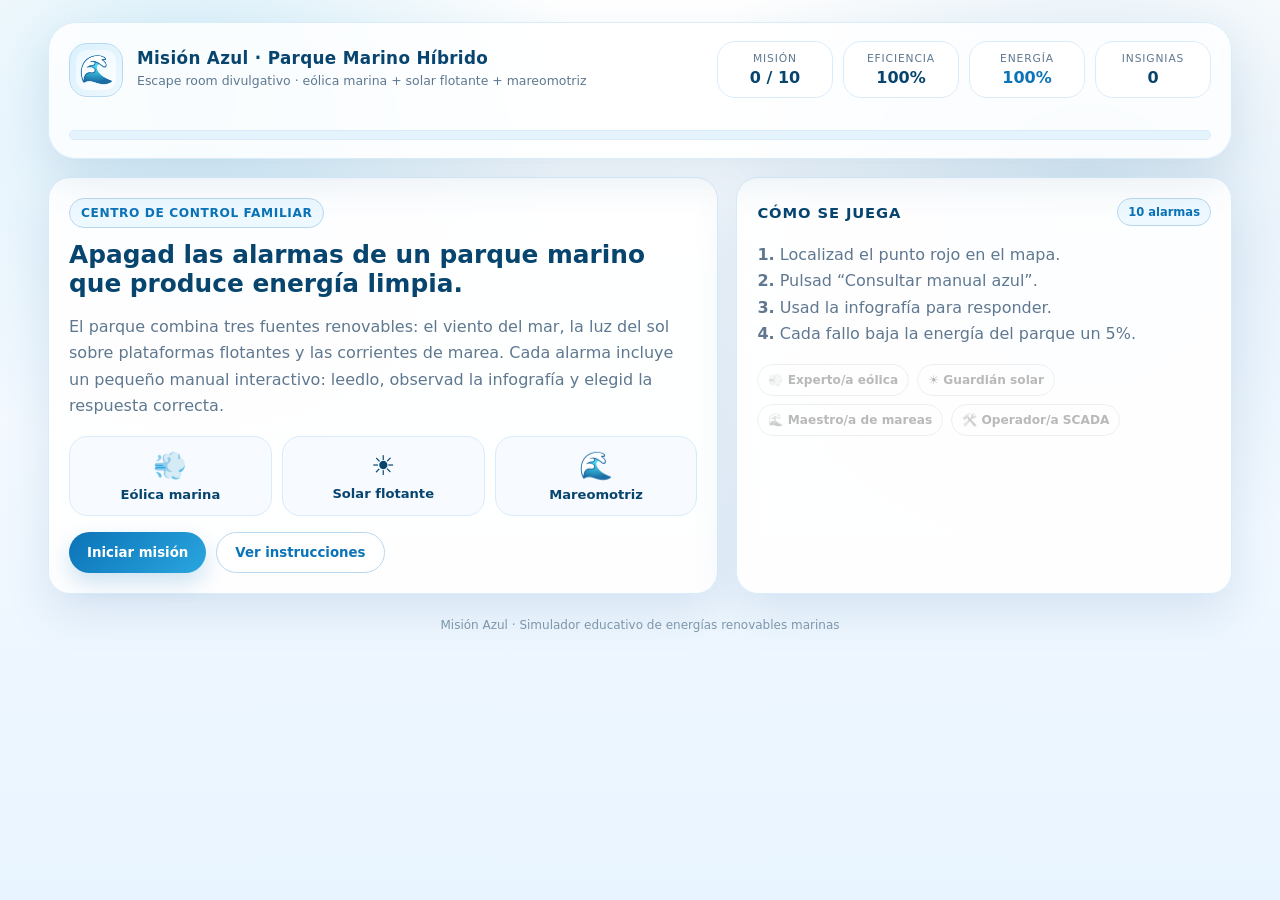
==== index.html @ 2e57b384 "v1" ====
<!DOCTYPE html>
<html lang="es">
<head>
<meta charset="UTF-8">
<meta name="viewport" content="width=device-width, initial-scale=1.0">
<title>Misión Azul · Escape Room Parque Marino Híbrido</title>
<style>
:root{
  --bg:#f4f9ff;
  --bg2:#e8f4ff;
  --panel:#ffffff;
  --panel2:#f7fbff;
  --ink:#12344d;
  --muted:#5f7890;
  --line:#b8d8ef;
  --line2:#d9ecfb;
  --blue:#0b73b7;
  --blue2:#2aa6df;
  --deep:#07456f;
  --ok:#1f9d66;
  --warn:#f59e0b;
  --bad:#e05252;
  --shadow:0 18px 45px rgba(35,102,150,.13);
  --radius:22px;
  --font:Inter, ui-sans-serif, system-ui, -apple-system, BlinkMacSystemFont, "Segoe UI", sans-serif;
}
*{box-sizing:border-box}
html,body{margin:0;padding:0}
body{
  min-height:100vh;
  background:
    radial-gradient(circle at 15% 10%, rgba(42,166,223,.18), transparent 28%),
    radial-gradient(circle at 85% 20%, rgba(11,115,183,.12), transparent 30%),
    linear-gradient(180deg, #ffffff 0%, var(--bg) 42%, var(--bg2) 100%);
  color:var(--ink);
  font-family:var(--font);
}
button,input{font-family:inherit}
.wrap{max-width:1220px;margin:0 auto;padding:22px 18px 70px}
.topbar{
  display:flex;justify-content:space-between;align-items:center;gap:18px;flex-wrap:wrap;
  background:rgba(255,255,255,.82);backdrop-filter: blur(10px);
  border:1px solid var(--line2);border-radius:28px;padding:18px 20px;box-shadow:var(--shadow)
}
.brand{display:flex;gap:14px;align-items:center}
.logo{
  width:54px;height:54px;border-radius:18px;background:linear-gradient(135deg,#e8f7ff,#fff);
  display:grid;place-items:center;border:1px solid var(--line);font-size:28px;box-shadow:inset 0 0 0 6px rgba(42,166,223,.08)
}
.brand h1{font-size:1.05rem;margin:0;color:var(--deep);letter-spacing:.02em}
.brand p{font-size:.78rem;margin:3px 0 0;color:var(--muted)}
.stats{display:flex;gap:10px;flex-wrap:wrap}
.stat{background:var(--panel);border:1px solid var(--line2);border-radius:18px;padding:10px 14px;min-width:116px;text-align:center}
.stat .lbl{display:block;color:var(--muted);font-size:.67rem;text-transform:uppercase;letter-spacing:.08em;margin-bottom:3px}
.stat .val{font-weight:800;color:var(--deep)}
.stat .val.warn{color:var(--blue)}
.progressbar{width:100%;height:10px;background:#e5f3fd;border-radius:999px;overflow:hidden;margin-top:14px;border:1px solid var(--line2)}
.progressbar span{display:block;height:100%;width:0%;background:linear-gradient(90deg,var(--blue),var(--blue2));border-radius:999px;transition:width .45s ease}
.panel{background:rgba(255,255,255,.94);border:1px solid var(--line2);border-radius:var(--radius);box-shadow:var(--shadow);padding:20px}
.intro{margin-top:18px;display:grid;grid-template-columns:1fr;gap:18px}
@media(min-width:900px){.intro{grid-template-columns:1.15fr .85fr}}
.kicker{display:inline-flex;gap:7px;align-items:center;color:var(--blue);background:#edf8ff;border:1px solid var(--line);border-radius:999px;padding:7px 11px;font-size:.76rem;font-weight:800;text-transform:uppercase;letter-spacing:.05em}
h2{margin:13px 0 10px;color:var(--deep);font-size:1.55rem;line-height:1.15}
p{line-height:1.65;color:var(--muted)}
.btn{border:0;border-radius:999px;background:linear-gradient(135deg,var(--blue),var(--blue2));color:white;font-weight:800;padding:12px 18px;cursor:pointer;box-shadow:0 10px 22px rgba(11,115,183,.2)}
.btn:hover{filter:brightness(1.04);transform:translateY(-1px)}
.btn.ghost{background:white;color:var(--blue);border:1px solid var(--line);box-shadow:none}
.btn.soft{background:#edf8ff;color:var(--deep);border:1px solid var(--line);box-shadow:none}
.actions{display:flex;gap:10px;flex-wrap:wrap;margin-top:16px}
.mini-cards{display:grid;grid-template-columns:repeat(3,1fr);gap:10px;margin-top:14px}
.mini{background:var(--panel2);border:1px solid var(--line2);border-radius:18px;padding:13px;text-align:center;color:var(--deep);font-weight:800;font-size:.82rem}
.mini span{display:block;font-size:1.7rem;margin-bottom:5px}
.game{display:grid;grid-template-columns:1fr;gap:18px;margin-top:18px}
@media(min-width:980px){.game{grid-template-columns:1.25fr .95fr}}
.panel-title{display:flex;align-items:center;justify-content:space-between;gap:10px;margin-bottom:12px}
.panel-title h3{margin:0;color:var(--deep);font-size:.92rem;text-transform:uppercase;letter-spacing:.06em}.badge{font-size:.72rem;color:var(--blue);background:#edf8ff;border:1px solid var(--line);border-radius:999px;padding:6px 10px;font-weight:800}
#mapPanel svg{width:100%;height:auto;display:block;background:linear-gradient(#fbfdff,#eef8ff);border:1px solid var(--line2);border-radius:20px;overflow:hidden}
.sea-line{stroke:#cfe8f9;stroke-width:1;fill:none}.coast{fill:#fff;stroke:#b7d8ef;stroke-width:2}.cable{stroke:#8fc5e8;stroke-width:2;fill:none;stroke-dasharray:5 6}.node text{font-size:12px;fill:#59768f;font-weight:700}.node .ring{fill:#fff;stroke:#98cfee;stroke-width:3}.node .icon{font-size:25px}.node.active .ring{stroke:var(--bad);animation:pulse 1.3s infinite}.node.active text{fill:var(--bad)}.node.done .ring{stroke:var(--ok);fill:#effff7}.node.done text{fill:var(--ok)}@keyframes pulse{0%{stroke-width:3;opacity:1}50%{stroke-width:9;opacity:.35}100%{stroke-width:3;opacity:1}}
.incident-head{border-bottom:1px solid var(--line2);padding-bottom:13px;margin-bottom:14px}.phase{display:inline-block;font-size:.72rem;color:var(--blue);background:#edf8ff;border:1px solid var(--line);padding:6px 10px;border-radius:999px;font-weight:800;margin-bottom:9px}.incident-head h2{font-size:1.18rem;margin:0 0 8px}.scenario{margin:0;color:var(--muted);font-size:.91rem}
.learn-toggle{width:100%;display:flex;justify-content:space-between;align-items:center;gap:12px;background:#f1f9ff;border:1px solid var(--line);border-radius:18px;padding:13px 15px;color:var(--deep);font-weight:900;cursor:pointer;margin:12px 0}.learn-toggle span:last-child{font-size:1.2rem}.learn-card{display:none;background:linear-gradient(180deg,#ffffff,#f4fbff);border:1px solid var(--line2);border-radius:20px;padding:15px;margin-bottom:14px}.learn-card.show{display:block;animation:open .22s ease}@keyframes open{from{opacity:0;transform:translateY(-4px)}to{opacity:1;transform:translateY(0)}}.learn-grid{display:grid;grid-template-columns:1fr;gap:12px}@media(min-width:620px){.learn-grid{grid-template-columns:.88fr 1.12fr}}.learn-card h4{margin:0 0 8px;color:var(--blue);font-size:.96rem}.learn-card p{font-size:.86rem;margin:0 0 10px}.fact{background:#edf8ff;border-left:4px solid var(--blue2);border-radius:14px;padding:10px 12px;font-size:.82rem;color:var(--deep);line-height:1.5}.info-svg{background:white;border:1px solid var(--line2);border-radius:18px;padding:8px}.info-svg svg{width:100%;height:auto;display:block}.options{display:grid;gap:9px;margin-top:12px}.opt{text-align:left;background:white;border:1px solid var(--line);border-radius:17px;padding:13px 14px;color:var(--ink);cursor:pointer;font-size:.9rem;line-height:1.42}.opt:hover{border-color:var(--blue2);background:#f6fbff}.opt .letter{display:inline-grid;place-items:center;width:26px;height:26px;border-radius:50%;background:#edf8ff;color:var(--blue);font-weight:900;margin-right:8px}.opt.right{border-color:var(--ok);background:#f1fff8}.opt.wrong{border-color:var(--bad);background:#fff5f5}.opt:disabled{cursor:default;opacity:.83}.feedback{display:none;margin-top:12px;border-radius:17px;padding:13px;line-height:1.55;font-size:.86rem}.feedback.show{display:block}.feedback.ok{background:#f1fff8;border:1px solid #aee4ca;color:#17633f}.feedback.err{background:#fff8ed;border:1px solid #f4cf95;color:#7a4c0a}.hint{display:none;margin-top:10px;color:var(--deep);background:#f8fcff;border:1px dashed var(--line);border-radius:16px;padding:11px;font-size:.82rem}.hint.show{display:block}.log-list{display:grid;gap:8px;max-height:260px;overflow:auto}.log-entry{background:#f7fbff;border:1px solid var(--line2);border-radius:14px;padding:9px 11px;font-size:.78rem;color:var(--muted);line-height:1.4}.empty{color:#91a6b8;font-size:.86rem}.badges{display:flex;gap:8px;flex-wrap:wrap;margin-top:13px}.award{background:#fff;border:1px solid var(--line);border-radius:999px;padding:8px 10px;color:var(--deep);font-weight:800;font-size:.76rem}.award.locked{opacity:.35;filter:grayscale(1)}.finale{margin-top:18px}.final-grid{display:grid;grid-template-columns:1fr;gap:14px}@media(min-width:850px){.final-grid{grid-template-columns:1fr 1fr}}.final-card{background:#f7fbff;border:1px solid var(--line2);border-radius:18px;padding:16px}.final-card h3{margin:0 0 7px;color:var(--deep)}.code{font-size:2rem;font-weight:950;color:var(--blue);letter-spacing:.12em;background:white;border:1px solid var(--line);border-radius:18px;padding:14px;text-align:center}.hidden{display:none!important}footer{text-align:center;margin-top:24px;color:#7d96aa;font-size:.75rem}
.wave{animation:wave 2.2s linear infinite}.spin{transform-origin:center;animation:spin 3s linear infinite}.sunray{animation:glow 1.8s ease-in-out infinite alternate}.boat{animation:boat 3s ease-in-out infinite}@keyframes wave{from{transform:translateX(0)}to{transform:translateX(-24px)}}@keyframes spin{to{transform:rotate(360deg)}}@keyframes glow{from{opacity:.35}to{opacity:1}}@keyframes boat{0%,100%{transform:translateY(0)}50%{transform:translateY(-5px)}}
@media(max-width:620px){.mini-cards{grid-template-columns:1fr}.stat{min-width:0;flex:1}.brand h1{font-size:.95rem}.logo{width:48px;height:48px}.panel{padding:16px}}
</style>
</head>
<body>
<div class="wrap">
  <div class="topbar">
    <div class="brand"><div class="logo">🌊</div><div><h1>Misión Azul · Parque Marino Híbrido</h1><p>Escape room divulgativo · eólica marina + solar flotante + mareomotriz</p></div></div>
    <div class="stats">
      <div class="stat"><span class="lbl">Misión</span><span class="val" id="statMission">0 / 10</span></div>
      <div class="stat"><span class="lbl">Eficiencia</span><span class="val" id="statEff">100%</span></div>
      <div class="stat"><span class="lbl">Energía</span><span class="val warn" id="statEnergy">100%</span></div>
      <div class="stat"><span class="lbl">Insignias</span><span class="val" id="statBadges">0</span></div>
    </div>
    <div class="progressbar"><span id="progressFill"></span></div>
  </div>

  <section class="intro" id="intro">
    <div class="panel">
      <span class="kicker">Centro de control familiar</span>
      <h2>Apagad las alarmas de un parque marino que produce energía limpia.</h2>
      <p>El parque combina tres fuentes renovables: el viento del mar, la luz del sol sobre plataformas flotantes y las corrientes de marea. Cada alarma incluye un pequeño manual interactivo: leedlo, observad la infografía y elegid la respuesta correcta.</p>
      <div class="mini-cards"><div class="mini"><span>💨</span>Eólica marina</div><div class="mini"><span>☀️</span>Solar flotante</div><div class="mini"><span>🌊</span>Mareomotriz</div></div>
      <div class="actions"><button class="btn" id="startBtn">Iniciar misión</button><button class="btn ghost" id="demoBtn">Ver instrucciones</button></div>
    </div>
    <div class="panel">
      <div class="panel-title"><h3>Cómo se juega</h3><span class="badge">10 alarmas</span></div>
      <p><strong>1.</strong> Localizad el punto rojo en el mapa.<br><strong>2.</strong> Pulsad “Consultar manual azul”.<br><strong>3.</strong> Usad la infografía para responder.<br><strong>4.</strong> Cada fallo baja la energía del parque un 5%.</p>
      <div class="badges"><span class="award locked">💨 Experto/a eólica</span><span class="award locked">☀️ Guardián solar</span><span class="award locked">🌊 Maestro/a de mareas</span><span class="award locked">🛠️ Operador/a SCADA</span></div>
    </div>
  </section>

  <section class="game hidden" id="game">
    <div class="panel" id="mapPanel">
      <div class="panel-title"><h3>Mapa del parque</h3><span class="badge" id="mapBadge">Sistema en espera</span></div>
      <svg viewBox="0 0 900 560" role="img" aria-label="Mapa del parque marino híbrido">
        <path class="coast" d="M0,0 H180 C145,95 178,160 150,245 C127,315 165,402 145,560 H0 Z"/>
        <path class="sea-line wave" d="M210 80 q18 14 36 0 t36 0 t36 0 t36 0 t36 0 t36 0 t36 0 t36 0 t36 0 t36 0"/>
        <path class="sea-line wave" d="M240 480 q18 14 36 0 t36 0 t36 0 t36 0 t36 0 t36 0 t36 0 t36 0 t36 0"/>
        <path class="cable" d="M445,280 L180,280 L125,145"/><path class="cable" d="M445,280 L290,120"/><path class="cable" d="M445,280 L640,115"/><path class="cable" d="M445,280 L710,220"/><path class="cable" d="M445,280 L310,440"/><path class="cable" d="M445,280 L650,415"/><path class="cable" d="M445,280 L125,395"/>
        <g class="node" id="node-CTRL" transform="translate(445,280)"><circle class="ring" r="28"/><text class="icon" x="-14" y="9">📡</text><text x="35" y="5">CONTROL</text></g>
        <g class="node" id="node-PUERTO" transform="translate(125,145)"><circle class="ring" r="27"/><text class="icon" x="-13" y="8">🚢</text><text x="35" y="-2">PUERTO</text><text x="35" y="13">BASE</text></g>
        <g class="node" id="node-SOLAR1" transform="translate(290,120)"><circle class="ring" r="27"/><text class="icon" x="-13" y="8">☀️</text><text x="35" y="4">FPV-01</text></g>
        <g class="node" id="node-EOL1" transform="translate(640,115)"><circle class="ring" r="27"/><text class="icon" x="-13" y="8">💨</text><text x="35" y="4">WTG-03</text></g>
        <g class="node" id="node-EOL2" transform="translate(710,220)"><circle class="ring" r="27"/><text class="icon" x="-13" y="8">⚙️</text><text x="35" y="4">WTG-07</text></g>
        <g class="node" id="node-MAREA" transform="translate(310,440)"><circle class="ring" r="27"/><text class="icon" x="-13" y="8">🌊</text><text x="35" y="4">TM-01</text></g>
        <g class="node" id="node-ANCLA" transform="translate(650,415)"><circle class="ring" r="27"/><text class="icon" x="-13" y="8">⚓</text><text x="35" y="4">ANCLAJES</text></g>
        <g class="node" id="node-RECICLA" transform="translate(125,395)"><circle class="ring" r="27"/><text class="icon" x="-13" y="8">♻️</text><text x="35" y="4">RECICLAJE</text></g>
      </svg>
    </div>

    <div>
      <div class="panel" id="incidentPanel"></div>
      <div class="panel" style="margin-top:18px">
        <div class="panel-title"><h3>Registro de misión</h3><span class="badge">SCADA</span></div>
        <div class="log-list" id="logList"><p class="empty">Todavía no hay alarmas resueltas.</p></div>
      </div>
    </div>
  </section>

  <section class="panel finale hidden" id="finale">
    <span class="kicker">Informe final</span>
    <h2>Parque estabilizado</h2>
    <div class="final-grid"><div class="final-card"><h3>Resultado</h3><p id="finalText"></p></div><div class="final-card"><h3>Código final</h3><div class="code">AZUL-2035</div><p>Este código puede abrir una caja física, un formulario o una última prueba del escape room.</p></div></div>
    <div class="badges" id="finalBadges"></div>
    <div class="actions"><button class="btn" id="restartBtn">Reiniciar misión</button></div>
  </section>

  <footer>Misión Azul · Simulador educativo de energías renovables marinas</footer>
</div>

<script>
(function(){
'use strict';
const incidents=[
{node:'PUERTO',tag:'Logística marina',badge:'🛠️ Operador/a SCADA',title:'Alarma 01 · Puerto base bloqueado',scenario:'Un buque con piezas gigantes del parque está esperando para entrar al puerto. Antes de descargar, el equipo debe comprobar si el puerto puede recibirlo con seguridad.',question:'¿Qué dos cosas son más importantes para decidir si un puerto sirve como base del parque?',options:['Que tenga playa cerca y restaurantes','Calado suficiente y muelle resistente','Que esté cerca de una ciudad grande','Que el agua sea muy transparente'],correct:1,learnTitle:'Los puertos son la puerta de entrada del parque',learn:'Los aerogeneradores, plataformas solares y turbinas de marea son piezas enormes. Para moverlas, el puerto necesita suficiente profundidad para los barcos y muelles capaces de soportar mucho peso.',fact:'Dato azul: algunas palas de aerogenerador pueden medir más que un campo de fútbol.',svg:'port'},
{node:'SOLAR1',tag:'Solar flotante',badge:'☀️ Guardián solar',title:'Alarma 02 · Paneles solares con poca energía',scenario:'La plataforma solar flotante FPV-01 está produciendo menos energía de lo normal, aunque hace sol.',question:'¿Qué puede estar reduciendo poco a poco la producción?',options:['Sal, algas y suciedad sobre los paneles','Demasiado silencio en el mar','Que la Luna esté lejos','Que el agua esté azul'],correct:0,learnTitle:'La solar flotante también necesita limpieza',learn:'Los paneles solares convierten la luz en electricidad. En el mar, la sal, las algas y otros organismos pueden cubrir la superficie y dejar pasar menos luz.',fact:'Dato azul: limpiar los paneles puede recuperar parte de la energía perdida.',svg:'solar'},
{node:'EOL1',tag:'Eólica marina',badge:'💨 Experto/a eólica',title:'Alarma 03 · Instalación de aerogenerador',scenario:'Hay que colocar la torre, la góndola y las palas en el mar. El equipo necesita una embarcación muy estable.',question:'¿Qué barco ayuda a instalar aerogeneradores elevándose sobre el agua?',options:['Un crucero turístico','Un WTIV o buque jack-up','Una canoa','Un submarino de paseo'],correct:1,learnTitle:'Barcos que se levantan sobre el mar',learn:'Los buques WTIV tienen patas que bajan hasta el fondo marino. Después elevan el casco para trabajar sin moverse tanto con las olas.',fact:'Dato azul: trabajar estable es clave para levantar piezas de cientos de toneladas.',svg:'wtiv'},
{node:'CTRL',tag:'Centro de control',badge:'🛠️ Operador/a SCADA',title:'Alarma 04 · Mal tiempo en la ruta',scenario:'La operación se retrasa porque hay demasiado oleaje y viento. El centro de control debe decidir cuándo salir.',question:'¿Qué datos ayudan a elegir una ventana segura de trabajo?',options:['Oleaje, viento y marea','El color del barco','El número de gaviotas','La música de la tripulación'],correct:0,learnTitle:'Ventanas operativas',learn:'Una ventana operativa es un periodo en el que el mar permite trabajar con seguridad. Para calcularla se miran olas, viento, corrientes y mareas.',fact:'Dato azul: esperar al buen tiempo puede parecer lento, pero evita accidentes.',svg:'weather'},
{node:'EOL2',tag:'Eólica marina',badge:'💨 Experto/a eólica',title:'Alarma 05 · Turbina con viento pero sin electricidad',scenario:'El sensor indica viento suficiente, pero el aerogenerador WTG-07 produce 0 kW.',question:'Si hay viento pero no hay electricidad, ¿dónde estará probablemente el problema?',options:['En la luz del sol','En una avería interna o conexión eléctrica','En que la marea está baja','En que el mapa es pequeño'],correct:1,learnTitle:'Del viento a la electricidad',learn:'El viento mueve las palas. Ese giro pasa al generador, que produce electricidad. Si hay viento pero no hay producción, puede fallar el generador, la conexión o un sistema interno.',fact:'Dato azul: los sensores ayudan a saber si falla el recurso natural o la máquina.',svg:'wind'},
{node:'MAREA',tag:'Mareomotriz',badge:'🌊 Maestro/a de mareas',title:'Alarma 06 · Mantenimiento en turbina de marea',scenario:'Hay que revisar una turbina instalada en una zona con corrientes fuertes.',question:'¿Cuándo es más seguro hacer el mantenimiento?',options:['Cuando la corriente es máxima','En corriente mínima o cambio de marea','Durante una tormenta','Siempre de noche'],correct:1,learnTitle:'La fuerza de las mareas',learn:'La energía mareomotriz aprovecha el movimiento del agua. Para producir interesa que la corriente sea fuerte, pero para revisar equipos conviene que el agua se mueva poco.',fact:'Dato azul: el mejor momento para producir no siempre es el mejor momento para reparar.',svg:'tide'},
{node:'ANCLA',tag:'Anclajes marinos',badge:'🛠️ Operador/a SCADA',title:'Alarma 07 · Plataforma flotante desplazada',scenario:'Una plataforma solar se ha movido ligeramente de su zona segura tras varios días de temporal.',question:'¿Qué sistema ayuda a mantener una plataforma flotante en su posición?',options:['Anclajes y líneas de fondeo','Sombrillas gigantes','Globos de helio','Redes de pesca decorativas'],correct:0,learnTitle:'Fondeos: los cinturones de seguridad del mar',learn:'Las plataformas flotantes no están pegadas al fondo. Se mantienen en posición mediante anclajes y líneas de fondeo que las sujetan al lecho marino.',fact:'Dato azul: un buen fondeo debe resistir olas, viento y corrientes.',svg:'anchor'},
{node:'SOLAR1',tag:'Hibridación energética',badge:'☀️ Guardián solar',title:'Alarma 08 · Noche sin producción solar',scenario:'El sol se ha puesto y la zona solar deja de producir, pero el parque no se apaga.',question:'¿Por qué un parque híbrido puede seguir aportando energía?',options:['Porque combina varias fuentes, como viento y marea','Porque los paneles funcionan con estrellas','Porque la pintura azul produce electricidad','Porque los cables guardan luz'],correct:0,learnTitle:'Por qué combinar tecnologías',learn:'Un parque híbrido usa varias fuentes renovables. Si una produce menos, otra puede seguir funcionando. Por eso combinar solar, eólica y mareomotriz puede hacer el sistema más estable.',fact:'Dato azul: diversificar es no depender de una sola fuente.',svg:'hybrid'},
{node:'CTRL',tag:'Biodiversidad marina',badge:'🌊 Maestro/a de mareas',title:'Alarma 09 · Aviso de fauna marina',scenario:'El sistema detecta presencia de fauna cerca de una zona de trabajo. Hay que actuar sin dañar el ecosistema.',question:'¿Qué decisión es más responsable?',options:['Parar o reducir la operación y revisar la zona','Ignorar el aviso','Aumentar la velocidad de los barcos','Apagar todos los sensores'],correct:0,learnTitle:'Energía limpia también significa cuidar el entorno',learn:'Los parques marinos deben producir energía reduciendo impactos. Por eso se usan sensores, rutas seguras, estudios ambientales y paradas temporales si aparece fauna sensible.',fact:'Dato azul: una buena ingeniería también protege el océano.',svg:'fauna'},
{node:'RECICLA',tag:'Fin de vida',badge:'♻️ Guardián del ciclo',title:'Alarma 10 · Fin de vida del parque',scenario:'Después de muchos años, toca desmontar parte del parque y recuperar materiales.',question:'¿Qué componente suele ser más difícil de reciclar?',options:['El acero de una estructura','El cobre de los cables','Las palas de material compuesto','Los tornillos metálicos'],correct:2,learnTitle:'El reto de reciclar las palas',learn:'Muchos metales, como acero y cobre, se reciclan muy bien. Las palas de aerogenerador están hechas de materiales compuestos, más ligeros pero más difíciles de separar y reciclar.',fact:'Dato azul: diseñar pensando en el reciclaje ayuda desde el primer día.',svg:'recycle'}
];
let current=0, wrong=0, firstTry=0, energy=100; const earned=new Set();
const $=id=>document.getElementById(id);
function svg(type){
const base={
port:`<svg viewBox="0 0 320 170"><rect x="22" y="98" width="128" height="28" rx="8" fill="#eaf7ff" stroke="#8fc5e8"/><path class="boat" d="M175 92 h92 l-18 34 h-55 z" fill="#dff2ff" stroke="#0b73b7" stroke-width="3"/><path d="M178 126 q18 12 36 0 t36 0 t36 0" fill="none" stroke="#2aa6df" stroke-width="4"/><text x="32" y="116" fill="#07456f" font-size="18" font-weight="800">MUELLE</text><text x="170" y="50" fill="#0b73b7" font-size="16" font-weight="800">calado + resistencia</text></svg>`,
solar:`<svg viewBox="0 0 320 170"><circle cx="58" cy="44" r="24" fill="#ffd166"/><g class="sunray" stroke="#ffd166" stroke-width="4"><line x1="58" y1="7" x2="58" y2="0"/><line x1="58" y1="88" x2="58" y2="78"/><line x1="22" y1="44" x2="10" y2="44"/><line x1="106" y1="44" x2="94" y2="44"/></g><rect x="105" y="72" width="150" height="52" rx="8" fill="#eaf7ff" stroke="#0b73b7" stroke-width="3"/><path d="M105 98 h150 M135 72 v52 M165 72 v52 M195 72 v52 M225 72 v52" stroke="#8fc5e8" stroke-width="2"/><text x="116" y="151" fill="#07456f" font-size="15" font-weight="800">sal + algas = menos luz</text></svg>`,
wtiv:`<svg viewBox="0 0 320 170"><path d="M70 104 h155 l-22 28 h-105 z" fill="#eaf7ff" stroke="#0b73b7" stroke-width="3"/><g class="boat"><line x1="100" y1="28" x2="100" y2="138" stroke="#0b73b7" stroke-width="5"/><line x1="190" y1="28" x2="190" y2="138" stroke="#0b73b7" stroke-width="5"/></g><path d="M40 138 q20 12 40 0 t40 0 t40 0 t40 0 t40 0" fill="none" stroke="#2aa6df" stroke-width="4"/><text x="90" y="22" fill="#07456f" font-size="16" font-weight="800">WTIV: barco estable</text></svg>`,
weather:`<svg viewBox="0 0 320 170"><path d="M30 112 q20 12 40 0 t40 0 t40 0 t40 0 t40 0" fill="none" stroke="#2aa6df" stroke-width="5"/><g class="spin"><circle cx="230" cy="70" r="5" fill="#0b73b7"/><line x1="230" y1="70" x2="230" y2="35" stroke="#0b73b7" stroke-width="4"/><line x1="230" y1="70" x2="260" y2="88" stroke="#0b73b7" stroke-width="4"/><line x1="230" y1="70" x2="200" y2="88" stroke="#0b73b7" stroke-width="4"/></g><text x="28" y="44" fill="#07456f" font-size="15" font-weight="800">olas + viento + marea</text></svg>`,
wind:`<svg viewBox="0 0 320 170"><g class="spin"><circle cx="160" cy="72" r="7" fill="#0b73b7"/><line x1="160" y1="72" x2="160" y2="28" stroke="#0b73b7" stroke-width="5"/><line x1="160" y1="72" x2="198" y2="94" stroke="#0b73b7" stroke-width="5"/><line x1="160" y1="72" x2="122" y2="94" stroke="#0b73b7" stroke-width="5"/></g><line x1="160" y1="78" x2="160" y2="145" stroke="#8fc5e8" stroke-width="8"/><text x="62" y="160" fill="#07456f" font-size="15" font-weight="800">viento → giro → generador</text></svg>`,
tide:`<svg viewBox="0 0 320 170"><path class="wave" d="M18 82 q18 14 36 0 t36 0 t36 0 t36 0 t36 0 t36 0" fill="none" stroke="#2aa6df" stroke-width="6"/><g class="spin"><circle cx="160" cy="90" r="28" fill="none" stroke="#0b73b7" stroke-width="4"/><line x1="160" y1="90" x2="160" y2="63" stroke="#0b73b7" stroke-width="4"/><line x1="160" y1="90" x2="184" y2="104" stroke="#0b73b7" stroke-width="4"/><line x1="160" y1="90" x2="136" y2="104" stroke="#0b73b7" stroke-width="4"/></g><text x="51" y="148" fill="#07456f" font-size="15" font-weight="800">corriente mínima = reparar</text></svg>`,
anchor:`<svg viewBox="0 0 320 170"><rect x="92" y="42" width="130" height="42" rx="10" fill="#eaf7ff" stroke="#0b73b7" stroke-width="3"/><line x1="130" y1="84" x2="95" y2="135" stroke="#8fc5e8" stroke-width="4"/><line x1="190" y1="84" x2="225" y2="135" stroke="#8fc5e8" stroke-width="4"/><path d="M80 140 h55 M205 140 h55" stroke="#0b73b7" stroke-width="6" stroke-linecap="round"/><text x="83" y="24" fill="#07456f" font-size="15" font-weight="800">fondeo mantiene posición</text></svg>`,
hybrid:`<svg viewBox="0 0 320 170"><text x="45" y="76" font-size="36">☀️</text><text x="142" y="76" font-size="36">💨</text><text x="236" y="76" font-size="36">🌊</text><path d="M68 98 L160 130 L252 98" fill="none" stroke="#0b73b7" stroke-width="4"/><text x="74" y="154" fill="#07456f" font-size="15" font-weight="800">varias fuentes = más estabilidad</text></svg>`,
fauna:`<svg viewBox="0 0 320 170"><path class="wave" d="M20 124 q20 12 40 0 t40 0 t40 0 t40 0 t40 0" fill="none" stroke="#2aa6df" stroke-width="5"/><path d="M118 70 q42 -30 86 0 q-44 34 -86 0z" fill="#eaf7ff" stroke="#0b73b7" stroke-width="3"/><circle cx="190" cy="67" r="4" fill="#0b73b7"/><text x="64" y="35" fill="#07456f" font-size="15" font-weight="800">sensores protegen fauna</text></svg>`,
recycle:`<svg viewBox="0 0 320 170"><text x="44" y="90" font-size="42">♻️</text><path d="M140 96 h105" stroke="#0b73b7" stroke-width="5" stroke-linecap="round"/><path d="M210 96 l-20 -34 l58 34 l-58 34z" fill="#eaf7ff" stroke="#0b73b7" stroke-width="3"/><text x="52" y="145" fill="#07456f" font-size="15" font-weight="800">palas = material compuesto</text></svg>`
}; return base[type]||base.hybrid;}
function render(){if(current>=incidents.length)return finish(); const inc=incidents[current]; wrong=0; document.querySelectorAll('.node').forEach(n=>n.classList.remove('active')); $('node-'+inc.node).classList.add('active'); $('mapBadge').textContent=inc.tag; $('incidentPanel').innerHTML=`<div class="incident-head"><span class="phase">${inc.tag}</span><h2>${inc.title}</h2><p class="scenario">${inc.scenario}</p></div><button class="learn-toggle" id="learnBtn"><span>📘 Consultar manual azul</span><span>+</span></button><div class="learn-card" id="learnCard"><div class="learn-grid"><div><h4>${inc.learnTitle}</h4><p>${inc.learn}</p><div class="fact">${inc.fact}</div></div><div class="info-svg">${svg(inc.svg)}</div></div></div><h3 style="margin:10px 0 0;color:var(--deep);font-size:.95rem">${inc.question}</h3><div class="options" id="options"></div><div id="feedback" class="feedback"></div><div class="actions"><button class="btn soft" id="hintBtn">Pista</button></div><div id="hint" class="hint">La respuesta está en el manual azul y en la infografía.</div>`;
$('learnBtn').onclick=()=>{$('learnCard').classList.toggle('show'); $('learnBtn').querySelector('span:last-child').textContent=$('learnCard').classList.contains('show')?'−':'+'}; $('hintBtn').onclick=()=>$('hint').classList.add('show'); const opts=$('options'), letters=['A','B','C','D']; inc.options.forEach((op,i)=>{let b=document.createElement('button'); b.className='opt'; b.innerHTML=`<span class="letter">${letters[i]}</span>${op}`; b.onclick=()=>answer(i,b); opts.appendChild(b);}); updateHud();}
function answer(i,b){const inc=incidents[current], fb=$('feedback'); if(i===inc.correct){b.classList.add('right'); [...$('options').children].forEach(x=>x.disabled=true); if(wrong===0)firstTry++; earned.add(inc.badge); $('node-'+inc.node).classList.remove('active'); $('node-'+inc.node).classList.add('done'); fb.className='feedback show ok'; fb.innerHTML='<strong>Alarma apagada.</strong> '+inc.learn; log(`${inc.title} resuelta`); setTimeout(()=>{current++; render();},1550);}else{b.classList.add('wrong'); b.disabled=true; wrong++; energy=Math.max(0,energy-5); fb.className='feedback show err'; fb.textContent='Esa decisión no apaga la alarma. La energía del parque baja un 5%. Revisa el manual azul y vuelve a intentarlo.'; updateHud();}}
function updateHud(){ $('statMission').textContent=`${Math.min(current,incidents.length)} / ${incidents.length}`; $('statEff').textContent=`${current===0?100:Math.round(firstTry/current*100)}%`; $('statEnergy').textContent=energy+'%'; $('statBadges').textContent=earned.size; $('progressFill').style.width=(current/incidents.length*100)+'%';}
function log(t){const list=$('logList'); if(list.querySelector('.empty'))list.innerHTML=''; const div=document.createElement('div'); div.className='log-entry'; div.textContent='✅ '+t; list.prepend(div);}
function finish(){updateHud(); $('game').classList.add('hidden'); $('finale').classList.remove('hidden'); $('progressFill').style.width='100%'; const eff=Math.round(firstTry/incidents.length*100); $('finalText').innerHTML=`Habéis completado las ${incidents.length} alarmas. Energía final del parque: <strong>${energy}%</strong>. Eficiencia al primer intento: <strong>${eff}%</strong>.`; $('finalBadges').innerHTML=[...earned].map(x=>`<span class="award">${x}</span>`).join('');}
$('startBtn').onclick=()=>{$('intro').classList.add('hidden'); $('game').classList.remove('hidden'); current=0; render();};
$('demoBtn').onclick=()=>alert('En cada alarma abre el manual azul, mira la infografía y responde. Las respuestas están dentro de la explicación.');
$('restartBtn').onclick=()=>{current=0;wrong=0;firstTry=0;energy=100;earned.clear();document.querySelectorAll('.node').forEach(n=>n.classList.remove('active','done'));$('logList').innerHTML='<p class="empty">Todavía no hay alarmas resueltas.</p>';$('finale').classList.add('hidden');$('intro').classList.remove('hidden');updateHud();}; updateHud();
})();
</script>
</body>
</html>
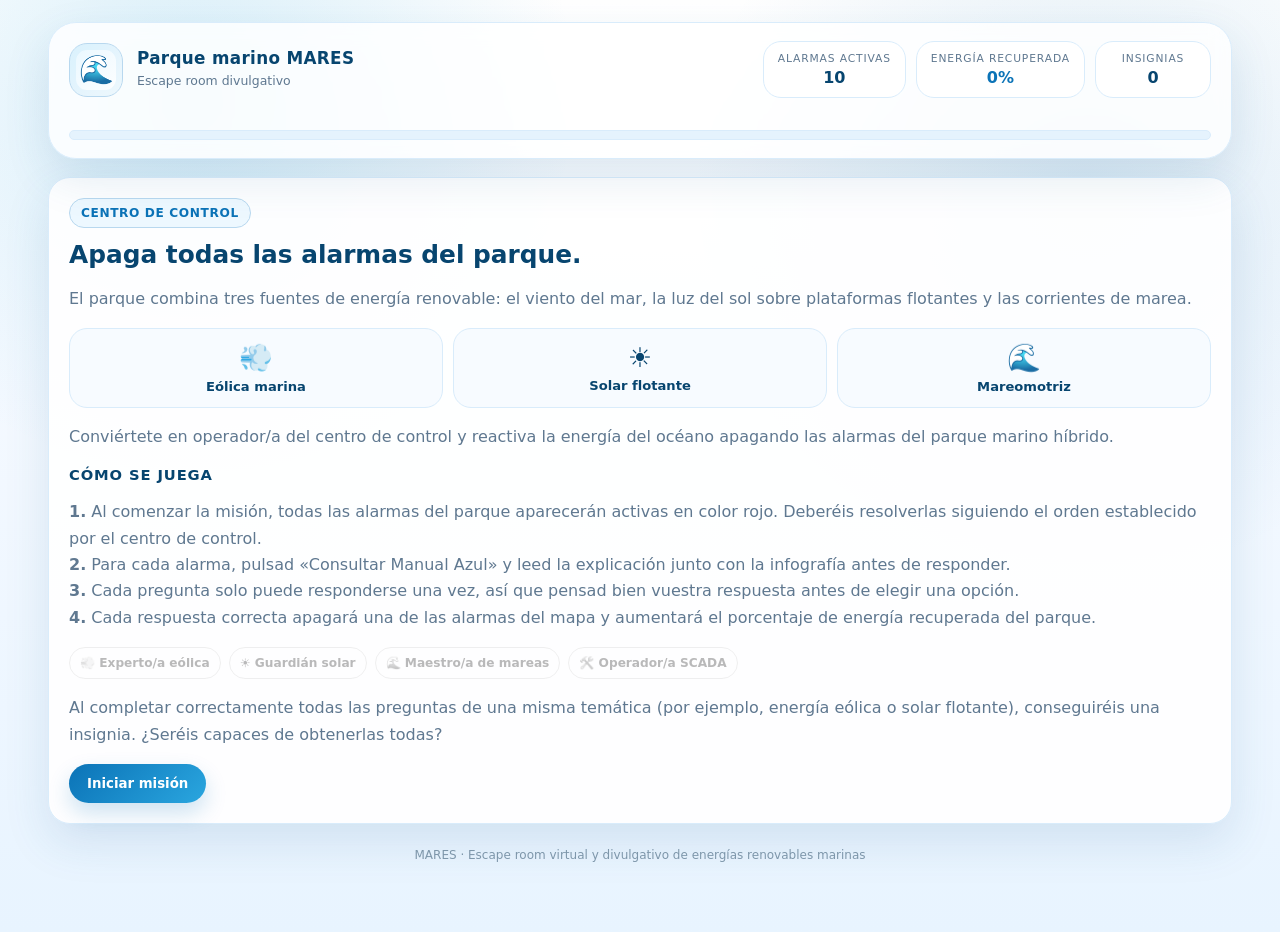
==== commit de0c8790: "v3" ====
--- a/index.html
+++ b/index.html
@@ -3,7 +3,7 @@
 <head>
 <meta charset="UTF-8">
 <meta name="viewport" content="width=device-width, initial-scale=1.0">
-<title>Misión Azul · Escape Room Parque Marino Híbrido</title>
+<title>Parque offshore MARES · Escape Room Energías Renovables Marinas</title>
 <style>
 :root{
   --bg:#f4f9ff;
@@ -58,7 +58,6 @@
 .progressbar span{display:block;height:100%;width:0%;background:linear-gradient(90deg,var(--blue),var(--blue2));border-radius:999px;transition:width .45s ease}
 .panel{background:rgba(255,255,255,.94);border:1px solid var(--line2);border-radius:var(--radius);box-shadow:var(--shadow);padding:20px}
 .intro{margin-top:18px;display:grid;grid-template-columns:1fr;gap:18px}
-@media(min-width:900px){.intro{grid-template-columns:1.15fr .85fr}}
 .kicker{display:inline-flex;gap:7px;align-items:center;color:var(--blue);background:#edf8ff;border:1px solid var(--line);border-radius:999px;padding:7px 11px;font-size:.76rem;font-weight:800;text-transform:uppercase;letter-spacing:.05em}
 h2{margin:13px 0 10px;color:var(--deep);font-size:1.55rem;line-height:1.15}
 p{line-height:1.65;color:var(--muted)}
@@ -85,11 +84,10 @@
 <body>
 <div class="wrap">
   <div class="topbar">
-    <div class="brand"><div class="logo">🌊</div><div><h1>Misión Azul · Parque Marino Híbrido</h1><p>Escape room divulgativo · eólica marina + solar flotante + mareomotriz</p></div></div>
+    <div class="brand"><div class="logo">🌊</div><div><h1>Parque marino MARES</h1><p>Escape room divulgativo</p></div></div>
     <div class="stats">
-      <div class="stat"><span class="lbl">Misión</span><span class="val" id="statMission">0 / 10</span></div>
-      <div class="stat"><span class="lbl">Eficiencia</span><span class="val" id="statEff">100%</span></div>
-      <div class="stat"><span class="lbl">Energía</span><span class="val warn" id="statEnergy">100%</span></div>
+      <div class="stat"><span class="lbl">Alarmas activas</span><span class="val" id="statMission">10</span></div>
+      <div class="stat"><span class="lbl">Energía recuperada</span><span class="val warn" id="statEnergy">0%</span></div>
       <div class="stat"><span class="lbl">Insignias</span><span class="val" id="statBadges">0</span></div>
     </div>
     <div class="progressbar"><span id="progressFill"></span></div>
@@ -97,17 +95,23 @@
 
   <section class="intro" id="intro">
     <div class="panel">
-      <span class="kicker">Centro de control familiar</span>
-      <h2>Apagad las alarmas de un parque marino que produce energía limpia.</h2>
-      <p>El parque combina tres fuentes renovables: el viento del mar, la luz del sol sobre plataformas flotantes y las corrientes de marea. Cada alarma incluye un pequeño manual interactivo: leedlo, observad la infografía y elegid la respuesta correcta.</p>
+      <span class="kicker">Centro de control</span>
+      <h2>Apaga todas las alarmas del parque.</h2>
+      <p>El parque combina tres fuentes de energía renovable: el viento del mar, la luz del sol sobre plataformas flotantes y las corrientes de marea.</p>
       <div class="mini-cards"><div class="mini"><span>💨</span>Eólica marina</div><div class="mini"><span>☀️</span>Solar flotante</div><div class="mini"><span>🌊</span>Mareomotriz</div></div>
-      <div class="actions"><button class="btn" id="startBtn">Iniciar misión</button><button class="btn ghost" id="demoBtn">Ver instrucciones</button></div>
-    </div>
-    <div class="panel">
+      <p>Conviértete en operador/a del centro de control y reactiva la energía del océano apagando las alarmas del parque marino híbrido.</p>
+      <div class="panel-title"><h3>Cómo se juega</h3></div>
+      <p><strong>1.</strong> Al comenzar la misión, todas las alarmas del parque aparecerán activas en color rojo. Deberéis resolverlas siguiendo el orden establecido por el centro de control.<br><strong>2.</strong> Para cada alarma, pulsad «Consultar Manual Azul» y leed la explicación junto con la infografía antes de responder.<br><strong>3.</strong> Cada pregunta solo puede responderse una vez, así que pensad bien vuestra respuesta antes de elegir una opción.
+      <br><strong>4.</strong> Cada respuesta correcta apagará una de las alarmas del mapa y aumentará el porcentaje de energía recuperada del parque.</p>
+      <div class="badges"><span class="award locked">💨 Experto/a eólica</span><span class="award locked">☀️ Guardián solar</span><span class="award locked">🌊 Maestro/a de mareas</span><span class="award locked">🛠️ Operador/a SCADA</span></div>
+      <p>Al completar correctamente todas las preguntas de una misma temática (por ejemplo, energía eólica o solar flotante), conseguiréis una insignia. ¿Seréis capaces de obtenerlas todas?</p>
+      <div class="actions"><button class="btn" id="startBtn">Iniciar misión</button><!--<button class="btn ghost" id="demoBtn">Ver instrucciones</button>--></div>
+    </div>
+    <!--<div class="panel">
       <div class="panel-title"><h3>Cómo se juega</h3><span class="badge">10 alarmas</span></div>
-      <p><strong>1.</strong> Localizad el punto rojo en el mapa.<br><strong>2.</strong> Pulsad “Consultar manual azul”.<br><strong>3.</strong> Usad la infografía para responder.<br><strong>4.</strong> Cada fallo baja la energía del parque un 5%.</p>
+      <p><strong>1.</strong> Al iniciar, todas las alarmas aparecerán activas en rojo.<br><strong>2.</strong> Pulsad “Consultar manual azul”.<br><strong>3.</strong> Usad la infografía para responder.<br><strong>4.</strong> Cada respuesta correcta apaga una alarma del mapa.</p>
       <div class="badges"><span class="award locked">💨 Experto/a eólica</span><span class="award locked">☀️ Guardián solar</span><span class="award locked">🌊 Maestro/a de mareas</span><span class="award locked">🛠️ Operador/a SCADA</span></div>
-    </div>
+    </div>-->
   </section>
 
   <section class="game hidden" id="game">
@@ -146,25 +150,35 @@
     <div class="actions"><button class="btn" id="restartBtn">Reiniciar misión</button></div>
   </section>
 
-  <footer>Misión Azul · Simulador educativo de energías renovables marinas</footer>
+  <footer>MARES · Escape room virtual y divulgativo de energías renovables marinas</footer>
 </div>
 
 <script>
 (function(){
 'use strict';
 const incidents=[
-{node:'PUERTO',tag:'Logística marina',badge:'🛠️ Operador/a SCADA',title:'Alarma 01 · Puerto base bloqueado',scenario:'Un buque con piezas gigantes del parque está esperando para entrar al puerto. Antes de descargar, el equipo debe comprobar si el puerto puede recibirlo con seguridad.',question:'¿Qué dos cosas son más importantes para decidir si un puerto sirve como base del parque?',options:['Que tenga playa cerca y restaurantes','Calado suficiente y muelle resistente','Que esté cerca de una ciudad grande','Que el agua sea muy transparente'],correct:1,learnTitle:'Los puertos son la puerta de entrada del parque',learn:'Los aerogeneradores, plataformas solares y turbinas de marea son piezas enormes. Para moverlas, el puerto necesita suficiente profundidad para los barcos y muelles capaces de soportar mucho peso.',fact:'Dato azul: algunas palas de aerogenerador pueden medir más que un campo de fútbol.',svg:'port'},
-{node:'SOLAR1',tag:'Solar flotante',badge:'☀️ Guardián solar',title:'Alarma 02 · Paneles solares con poca energía',scenario:'La plataforma solar flotante FPV-01 está produciendo menos energía de lo normal, aunque hace sol.',question:'¿Qué puede estar reduciendo poco a poco la producción?',options:['Sal, algas y suciedad sobre los paneles','Demasiado silencio en el mar','Que la Luna esté lejos','Que el agua esté azul'],correct:0,learnTitle:'La solar flotante también necesita limpieza',learn:'Los paneles solares convierten la luz en electricidad. En el mar, la sal, las algas y otros organismos pueden cubrir la superficie y dejar pasar menos luz.',fact:'Dato azul: limpiar los paneles puede recuperar parte de la energía perdida.',svg:'solar'},
-{node:'EOL1',tag:'Eólica marina',badge:'💨 Experto/a eólica',title:'Alarma 03 · Instalación de aerogenerador',scenario:'Hay que colocar la torre, la góndola y las palas en el mar. El equipo necesita una embarcación muy estable.',question:'¿Qué barco ayuda a instalar aerogeneradores elevándose sobre el agua?',options:['Un crucero turístico','Un WTIV o buque jack-up','Una canoa','Un submarino de paseo'],correct:1,learnTitle:'Barcos que se levantan sobre el mar',learn:'Los buques WTIV tienen patas que bajan hasta el fondo marino. Después elevan el casco para trabajar sin moverse tanto con las olas.',fact:'Dato azul: trabajar estable es clave para levantar piezas de cientos de toneladas.',svg:'wtiv'},
-{node:'CTRL',tag:'Centro de control',badge:'🛠️ Operador/a SCADA',title:'Alarma 04 · Mal tiempo en la ruta',scenario:'La operación se retrasa porque hay demasiado oleaje y viento. El centro de control debe decidir cuándo salir.',question:'¿Qué datos ayudan a elegir una ventana segura de trabajo?',options:['Oleaje, viento y marea','El color del barco','El número de gaviotas','La música de la tripulación'],correct:0,learnTitle:'Ventanas operativas',learn:'Una ventana operativa es un periodo en el que el mar permite trabajar con seguridad. Para calcularla se miran olas, viento, corrientes y mareas.',fact:'Dato azul: esperar al buen tiempo puede parecer lento, pero evita accidentes.',svg:'weather'},
-{node:'EOL2',tag:'Eólica marina',badge:'💨 Experto/a eólica',title:'Alarma 05 · Turbina con viento pero sin electricidad',scenario:'El sensor indica viento suficiente, pero el aerogenerador WTG-07 produce 0 kW.',question:'Si hay viento pero no hay electricidad, ¿dónde estará probablemente el problema?',options:['En la luz del sol','En una avería interna o conexión eléctrica','En que la marea está baja','En que el mapa es pequeño'],correct:1,learnTitle:'Del viento a la electricidad',learn:'El viento mueve las palas. Ese giro pasa al generador, que produce electricidad. Si hay viento pero no hay producción, puede fallar el generador, la conexión o un sistema interno.',fact:'Dato azul: los sensores ayudan a saber si falla el recurso natural o la máquina.',svg:'wind'},
-{node:'MAREA',tag:'Mareomotriz',badge:'🌊 Maestro/a de mareas',title:'Alarma 06 · Mantenimiento en turbina de marea',scenario:'Hay que revisar una turbina instalada en una zona con corrientes fuertes.',question:'¿Cuándo es más seguro hacer el mantenimiento?',options:['Cuando la corriente es máxima','En corriente mínima o cambio de marea','Durante una tormenta','Siempre de noche'],correct:1,learnTitle:'La fuerza de las mareas',learn:'La energía mareomotriz aprovecha el movimiento del agua. Para producir interesa que la corriente sea fuerte, pero para revisar equipos conviene que el agua se mueva poco.',fact:'Dato azul: el mejor momento para producir no siempre es el mejor momento para reparar.',svg:'tide'},
-{node:'ANCLA',tag:'Anclajes marinos',badge:'🛠️ Operador/a SCADA',title:'Alarma 07 · Plataforma flotante desplazada',scenario:'Una plataforma solar se ha movido ligeramente de su zona segura tras varios días de temporal.',question:'¿Qué sistema ayuda a mantener una plataforma flotante en su posición?',options:['Anclajes y líneas de fondeo','Sombrillas gigantes','Globos de helio','Redes de pesca decorativas'],correct:0,learnTitle:'Fondeos: los cinturones de seguridad del mar',learn:'Las plataformas flotantes no están pegadas al fondo. Se mantienen en posición mediante anclajes y líneas de fondeo que las sujetan al lecho marino.',fact:'Dato azul: un buen fondeo debe resistir olas, viento y corrientes.',svg:'anchor'},
-{node:'SOLAR1',tag:'Hibridación energética',badge:'☀️ Guardián solar',title:'Alarma 08 · Noche sin producción solar',scenario:'El sol se ha puesto y la zona solar deja de producir, pero el parque no se apaga.',question:'¿Por qué un parque híbrido puede seguir aportando energía?',options:['Porque combina varias fuentes, como viento y marea','Porque los paneles funcionan con estrellas','Porque la pintura azul produce electricidad','Porque los cables guardan luz'],correct:0,learnTitle:'Por qué combinar tecnologías',learn:'Un parque híbrido usa varias fuentes renovables. Si una produce menos, otra puede seguir funcionando. Por eso combinar solar, eólica y mareomotriz puede hacer el sistema más estable.',fact:'Dato azul: diversificar es no depender de una sola fuente.',svg:'hybrid'},
-{node:'CTRL',tag:'Biodiversidad marina',badge:'🌊 Maestro/a de mareas',title:'Alarma 09 · Aviso de fauna marina',scenario:'El sistema detecta presencia de fauna cerca de una zona de trabajo. Hay que actuar sin dañar el ecosistema.',question:'¿Qué decisión es más responsable?',options:['Parar o reducir la operación y revisar la zona','Ignorar el aviso','Aumentar la velocidad de los barcos','Apagar todos los sensores'],correct:0,learnTitle:'Energía limpia también significa cuidar el entorno',learn:'Los parques marinos deben producir energía reduciendo impactos. Por eso se usan sensores, rutas seguras, estudios ambientales y paradas temporales si aparece fauna sensible.',fact:'Dato azul: una buena ingeniería también protege el océano.',svg:'fauna'},
-{node:'RECICLA',tag:'Fin de vida',badge:'♻️ Guardián del ciclo',title:'Alarma 10 · Fin de vida del parque',scenario:'Después de muchos años, toca desmontar parte del parque y recuperar materiales.',question:'¿Qué componente suele ser más difícil de reciclar?',options:['El acero de una estructura','El cobre de los cables','Las palas de material compuesto','Los tornillos metálicos'],correct:2,learnTitle:'El reto de reciclar las palas',learn:'Muchos metales, como acero y cobre, se reciclan muy bien. Las palas de aerogenerador están hechas de materiales compuestos, más ligeros pero más difíciles de separar y reciclar.',fact:'Dato azul: diseñar pensando en el reciclaje ayuda desde el primer día.',svg:'recycle'}
+{node:'PUERTO',tag:'Logística marina',badge:'🛠️ Operador/a SCADA',category:'scada',title:'Alarma 01 · Puerto base bloqueado',scenario:'Un buque con piezas gigantes del parque está esperando para entrar al puerto. Antes de descargar, el equipo debe comprobar si el puerto puede recibirlo con seguridad.',question:'¿Qué dos cosas son más importantes para decidir si un puerto sirve como base del parque?',options:['Que tenga playa cerca y restaurantes','Calado suficiente y muelle resistente','Que esté cerca de una ciudad grande','Que el agua sea muy transparente'],correct:1,learnTitle:'Los puertos son la puerta de entrada del parque',learn:'Los aerogeneradores, plataformas solares y turbinas de marea son piezas enormes. Para moverlas, el puerto necesita suficiente profundidad para los barcos y muelles capaces de soportar mucho peso.',fact:'Dato azul: algunas palas de aerogenerador pueden medir más que un campo de fútbol.',svg:'port'},
+{node:'SOLAR1',tag:'Solar flotante',badge:'☀️ Guardián solar',category:'solar',title:'Alarma 02 · Paneles solares con poca energía',scenario:'La plataforma solar flotante FPV-01 está produciendo menos energía de lo normal, aunque hace sol.',question:'¿Qué puede estar reduciendo poco a poco la producción?',options:['Sal, algas y suciedad sobre los paneles','Demasiado silencio en el mar','Que la Luna esté lejos','Que el agua esté azul'],correct:0,learnTitle:'La solar flotante también necesita limpieza',learn:'Los paneles solares convierten la luz en electricidad. En el mar, la sal, las algas y otros organismos pueden cubrir la superficie y dejar pasar menos luz.',fact:'Dato azul: limpiar los paneles puede recuperar parte de la energía perdida.',svg:'solar'},
+{node:'EOL1',tag:'Eólica marina',badge:'💨 Experto/a eólica',category:'eolica',title:'Alarma 03 · Instalación de aerogenerador',scenario:'Hay que colocar la torre, la góndola y las palas en el mar. El equipo necesita una embarcación muy estable.',question:'¿Qué barco ayuda a instalar aerogeneradores elevándose sobre el agua?',options:['Un crucero turístico','Un WTIV o buque jack-up','Una canoa','Un submarino de paseo'],correct:1,learnTitle:'Barcos que se levantan sobre el mar',learn:'Los buques WTIV tienen patas que bajan hasta el fondo marino. Después elevan el casco para trabajar sin moverse tanto con las olas.',fact:'Dato azul: trabajar estable es clave para levantar piezas de cientos de toneladas.',svg:'wtiv'},
+{node:'CTRL',tag:'Centro de control',badge:'🛠️ Operador/a SCADA',category:'scada',title:'Alarma 04 · Mal tiempo en la ruta',scenario:'La operación se retrasa porque hay demasiado oleaje y viento. El centro de control debe decidir cuándo salir.',question:'¿Qué datos ayudan a elegir una ventana segura de trabajo?',options:['Oleaje, viento y marea','El color del barco','El número de gaviotas','La música de la tripulación'],correct:0,learnTitle:'Ventanas operativas',learn:'Una ventana operativa es un periodo en el que el mar permite trabajar con seguridad. Para calcularla se miran olas, viento, corrientes y mareas.',fact:'Dato azul: esperar al buen tiempo puede parecer lento, pero evita accidentes.',svg:'weather'},
+{node:'EOL2',tag:'Eólica marina',badge:'💨 Experto/a eólica',category:'eolica',title:'Alarma 05 · Turbina con viento pero sin electricidad',scenario:'El sensor indica viento suficiente, pero el aerogenerador WTG-07 produce 0 kW.',question:'Si hay viento pero no hay electricidad, ¿dónde estará probablemente el problema?',options:['En la luz del sol','En una avería interna o conexión eléctrica','En que la marea está baja','En que el mapa es pequeño'],correct:1,learnTitle:'Del viento a la electricidad',learn:'El viento mueve las palas. Ese giro pasa al generador, que produce electricidad. Si hay viento pero no hay producción, puede fallar el generador, la conexión o un sistema interno.',fact:'Dato azul: los sensores ayudan a saber si falla el recurso natural o la máquina.',svg:'wind'},
+{node:'MAREA',tag:'Mareomotriz',badge:'🌊 Maestro/a de mareas',category:'marea',title:'Alarma 06 · Mantenimiento en turbina de marea',scenario:'Hay que revisar una turbina instalada en una zona con corrientes fuertes.',question:'¿Cuándo es más seguro hacer el mantenimiento?',options:['Cuando la corriente es máxima','En corriente mínima o cambio de marea','Durante una tormenta','Siempre de noche'],correct:1,learnTitle:'La fuerza de las mareas',learn:'La energía mareomotriz aprovecha el movimiento del agua. Para producir interesa que la corriente sea fuerte, pero para revisar equipos conviene que el agua se mueva poco.',fact:'Dato azul: el mejor momento para producir no siempre es el mejor momento para reparar.',svg:'tide'},
+{node:'ANCLA',tag:'Anclajes marinos',badge:'🛠️ Operador/a SCADA',category:'scada',title:'Alarma 07 · Plataforma flotante desplazada',scenario:'Una plataforma solar se ha movido ligeramente de su zona segura tras varios días de temporal.',question:'¿Qué sistema ayuda a mantener una plataforma flotante en su posición?',options:['Anclajes y líneas de fondeo','Sombrillas gigantes','Globos de helio','Redes de pesca decorativas'],correct:0,learnTitle:'Fondeos: los cinturones de seguridad del mar',learn:'Las plataformas flotantes no están pegadas al fondo. Se mantienen en posición mediante anclajes y líneas de fondeo que las sujetan al lecho marino.',fact:'Dato azul: un buen fondeo debe resistir olas, viento y corrientes.',svg:'anchor'},
+{node:'SOLAR1',tag:'Hibridación energética',badge:'☀️ Guardián solar',category:'solar',title:'Alarma 08 · Noche sin producción solar',scenario:'El sol se ha puesto y la zona solar deja de producir, pero el parque no se apaga.',question:'¿Por qué un parque híbrido puede seguir aportando energía?',options:['Porque combina varias fuentes, como viento y marea','Porque los paneles funcionan con estrellas','Porque la pintura azul produce electricidad','Porque los cables guardan luz'],correct:0,learnTitle:'Por qué combinar tecnologías',learn:'Un parque híbrido usa varias fuentes renovables. Si una produce menos, otra puede seguir funcionando. Por eso combinar solar, eólica y mareomotriz puede hacer el sistema más estable.',fact:'Dato azul: diversificar es no depender de una sola fuente.',svg:'hybrid'},
+{node:'CTRL',tag:'Biodiversidad marina',badge:'🌊 Maestro/a de mareas',category:'marea',title:'Alarma 09 · Aviso de fauna marina',scenario:'El sistema detecta presencia de fauna cerca de una zona de trabajo. Hay que actuar sin dañar el ecosistema.',question:'¿Qué decisión es más responsable?',options:['Parar o reducir la operación y revisar la zona','Ignorar el aviso','Aumentar la velocidad de los barcos','Apagar todos los sensores'],correct:0,learnTitle:'Energía limpia también significa cuidar el entorno',learn:'Los parques marinos deben producir energía reduciendo impactos. Por eso se usan sensores, rutas seguras, estudios ambientales y paradas temporales si aparece fauna sensible.',fact:'Dato azul: una buena ingeniería también protege el océano.',svg:'fauna'},
+{node:'RECICLA',tag:'Fin de vida',badge:'♻️ Guardián del ciclo',category:'circular',title:'Alarma 10 · Fin de vida del parque',scenario:'Después de muchos años, toca desmontar parte del parque y recuperar materiales.',question:'¿Qué componente suele ser más difícil de reciclar?',options:['El acero de una estructura','El cobre de los cables','Las palas de material compuesto','Los tornillos metálicos'],correct:2,learnTitle:'El reto de reciclar las palas',learn:'Muchos metales, como acero y cobre, se reciclan muy bien. Las palas de aerogenerador están hechas de materiales compuestos, más ligeros pero más difíciles de separar y reciclar.',fact:'Dato azul: diseñar pensando en el reciclaje ayuda desde el primer día.',svg:'recycle'}
 ];
-let current=0, wrong=0, firstTry=0, energy=100; const earned=new Set();
+const categoryState={
+  scada:{name:'Centro de control y logística',total:3,correct:0,badge:'🛠️ Operador/a SCADA'},
+  solar:{name:'Solar flotante e hibridación',total:2,correct:0,badge:'☀️ Guardián/a solar'},
+  eolica:{name:'Eólica marina',total:2,correct:0,badge:'💨 Experto/a eólica'},
+  marea:{name:'Mareas y océano',total:2,correct:0,badge:'🌊 Maestro/a de mareas'},
+  circular:{name:'Economía circular',total:1,correct:0,badge:'♻️ Guardián/a del ciclo'}
+};
+let current=0, energy=0;
+const earned=new Set();
+const solvedIncidents=new Set();
+const answeredIncidents=new Set();
 const $=id=>document.getElementById(id);
 function svg(type){
 const base={
@@ -179,15 +193,94 @@
 fauna:`<svg viewBox="0 0 320 170"><path class="wave" d="M20 124 q20 12 40 0 t40 0 t40 0 t40 0 t40 0" fill="none" stroke="#2aa6df" stroke-width="5"/><path d="M118 70 q42 -30 86 0 q-44 34 -86 0z" fill="#eaf7ff" stroke="#0b73b7" stroke-width="3"/><circle cx="190" cy="67" r="4" fill="#0b73b7"/><text x="64" y="35" fill="#07456f" font-size="15" font-weight="800">sensores protegen fauna</text></svg>`,
 recycle:`<svg viewBox="0 0 320 170"><text x="44" y="90" font-size="42">♻️</text><path d="M140 96 h105" stroke="#0b73b7" stroke-width="5" stroke-linecap="round"/><path d="M210 96 l-20 -34 l58 34 l-58 34z" fill="#eaf7ff" stroke="#0b73b7" stroke-width="3"/><text x="52" y="145" fill="#07456f" font-size="15" font-weight="800">palas = material compuesto</text></svg>`
 }; return base[type]||base.hybrid;}
-function render(){if(current>=incidents.length)return finish(); const inc=incidents[current]; wrong=0; document.querySelectorAll('.node').forEach(n=>n.classList.remove('active')); $('node-'+inc.node).classList.add('active'); $('mapBadge').textContent=inc.tag; $('incidentPanel').innerHTML=`<div class="incident-head"><span class="phase">${inc.tag}</span><h2>${inc.title}</h2><p class="scenario">${inc.scenario}</p></div><button class="learn-toggle" id="learnBtn"><span>📘 Consultar manual azul</span><span>+</span></button><div class="learn-card" id="learnCard"><div class="learn-grid"><div><h4>${inc.learnTitle}</h4><p>${inc.learn}</p><div class="fact">${inc.fact}</div></div><div class="info-svg">${svg(inc.svg)}</div></div></div><h3 style="margin:10px 0 0;color:var(--deep);font-size:.95rem">${inc.question}</h3><div class="options" id="options"></div><div id="feedback" class="feedback"></div><div class="actions"><button class="btn soft" id="hintBtn">Pista</button></div><div id="hint" class="hint">La respuesta está en el manual azul y en la infografía.</div>`;
+function allAlarmNodes(){return [...new Set(incidents.map(i=>i.node))];}
+function remainingForNode(node){return incidents.some((inc,idx)=>inc.node===node && !solvedIncidents.has(idx));}
+function activateAllAlarms(){
+  document.querySelectorAll('.node').forEach(n=>n.classList.remove('active','done'));
+  allAlarmNodes().forEach(node=>{
+    const el=$('node-'+node);
+    if(!el) return;
+    if(remainingForNode(node)) el.classList.add('active');
+    else el.classList.add('done');
+  });
+}
+function refreshNode(node){
+  const el=$('node-'+node);
+  if(!el) return;
+  el.classList.remove('active','done');
+  if(remainingForNode(node)) el.classList.add('active');
+  else el.classList.add('done');
+}
+function nextUnansweredIndex(){
+  return incidents.findIndex((_,idx)=>!answeredIncidents.has(idx));
+}
+function render(){if(current>=incidents.length)return finish(); const inc=incidents[current]; activateAllAlarms(); $('mapBadge').textContent=inc.tag; $('incidentPanel').innerHTML=`<div class="incident-head"><span class="phase">${inc.tag}</span><h2>${inc.title}</h2><p class="scenario">${inc.scenario}</p></div><button class="learn-toggle" id="learnBtn"><span>📘 Consultar manual azul</span><span>+</span></button><div class="learn-card" id="learnCard"><div class="learn-grid"><div><h4>${inc.learnTitle}</h4><p>${inc.learn}</p><div class="fact">${inc.fact}</div></div><div class="info-svg">${svg(inc.svg)}</div></div></div><h3 style="margin:10px 0 0;color:var(--deep);font-size:.95rem">${inc.question}</h3><div class="options" id="options"></div><div id="feedback" class="feedback"></div><div class="actions"><button class="btn soft" id="hintBtn">Pista</button></div><div id="hint" class="hint">La respuesta está en el manual azul y en la infografía.</div>`;
 $('learnBtn').onclick=()=>{$('learnCard').classList.toggle('show'); $('learnBtn').querySelector('span:last-child').textContent=$('learnCard').classList.contains('show')?'−':'+'}; $('hintBtn').onclick=()=>$('hint').classList.add('show'); const opts=$('options'), letters=['A','B','C','D']; inc.options.forEach((op,i)=>{let b=document.createElement('button'); b.className='opt'; b.innerHTML=`<span class="letter">${letters[i]}</span>${op}`; b.onclick=()=>answer(i,b); opts.appendChild(b);}); updateHud();}
-function answer(i,b){const inc=incidents[current], fb=$('feedback'); if(i===inc.correct){b.classList.add('right'); [...$('options').children].forEach(x=>x.disabled=true); if(wrong===0)firstTry++; earned.add(inc.badge); $('node-'+inc.node).classList.remove('active'); $('node-'+inc.node).classList.add('done'); fb.className='feedback show ok'; fb.innerHTML='<strong>Alarma apagada.</strong> '+inc.learn; log(`${inc.title} resuelta`); setTimeout(()=>{current++; render();},1550);}else{b.classList.add('wrong'); b.disabled=true; wrong++; energy=Math.max(0,energy-5); fb.className='feedback show err'; fb.textContent='Esa decisión no apaga la alarma. La energía del parque baja un 5%. Revisa el manual azul y vuelve a intentarlo.'; updateHud();}}
-function updateHud(){ $('statMission').textContent=`${Math.min(current,incidents.length)} / ${incidents.length}`; $('statEff').textContent=`${current===0?100:Math.round(firstTry/current*100)}%`; $('statEnergy').textContent=energy+'%'; $('statBadges').textContent=earned.size; $('progressFill').style.width=(current/incidents.length*100)+'%';}
+function answer(i,b){
+const inc=incidents[current], fb=$('feedback');
+answeredIncidents.add(current);
+[...$('options').children].forEach(x=>x.disabled=true);
+if(i===inc.correct){
+  b.classList.add('right');
+  solvedIncidents.add(current);
+  registerCategorySuccess(inc.category);
+  energy=Math.round((solvedIncidents.size/incidents.length)*100);
+  refreshNode(inc.node);
+  fb.className='feedback show ok';
+  fb.innerHTML='<strong>Alarma apagada.</strong> '+inc.learn;
+  log(`${inc.title} apagada`);
+}else{
+  b.classList.add('wrong');
+  refreshNode(inc.node);
+  fb.className='feedback show err';
+  fb.innerHTML='<strong>Respuesta registrada.</strong> Esa decisión no apaga la alarma. La alarma queda activa y ya no se puede volver a responder esta pregunta.';
+  log(`${inc.title} sigue activa`);
+}
+updateHud();
+setTimeout(()=>{
+  current=nextUnansweredIndex();
+  if(current===-1){current=incidents.length; finish();}
+  else render();
+},1850);
+}
+function registerCategorySuccess(category){
+ const cat=categoryState[category];
+ if(!cat) return;
+ cat.correct++;
+ if(cat.correct===cat.total){
+   earned.add(cat.badge);
+   log(`🏅 Insignia desbloqueada: ${cat.badge}`);
+ }
+}
+function resetCategories(){
+ Object.values(categoryState).forEach(cat=>cat.correct=0);
+ earned.clear();
+}
+function updateHud(){
+ const solved=solvedIncidents.size;
+ const active=incidents.length - solved;
+ $('statMission').textContent=active;
+ $('statEnergy').textContent=energy+'%';
+ $('statBadges').textContent=earned.size+'/'+Object.keys(categoryState).length;
+ $('progressFill').style.width=(solved/incidents.length*100)+'%';
+}
 function log(t){const list=$('logList'); if(list.querySelector('.empty'))list.innerHTML=''; const div=document.createElement('div'); div.className='log-entry'; div.textContent='✅ '+t; list.prepend(div);}
-function finish(){updateHud(); $('game').classList.add('hidden'); $('finale').classList.remove('hidden'); $('progressFill').style.width='100%'; const eff=Math.round(firstTry/incidents.length*100); $('finalText').innerHTML=`Habéis completado las ${incidents.length} alarmas. Energía final del parque: <strong>${energy}%</strong>. Eficiencia al primer intento: <strong>${eff}%</strong>.`; $('finalBadges').innerHTML=[...earned].map(x=>`<span class="award">${x}</span>`).join('');}
-$('startBtn').onclick=()=>{$('intro').classList.add('hidden'); $('game').classList.remove('hidden'); current=0; render();};
-$('demoBtn').onclick=()=>alert('En cada alarma abre el manual azul, mira la infografía y responde. Las respuestas están dentro de la explicación.');
-$('restartBtn').onclick=()=>{current=0;wrong=0;firstTry=0;energy=100;earned.clear();document.querySelectorAll('.node').forEach(n=>n.classList.remove('active','done'));$('logList').innerHTML='<p class="empty">Todavía no hay alarmas resueltas.</p>';$('finale').classList.add('hidden');$('intro').classList.remove('hidden');updateHud();}; updateHud();
+function finish(){
+updateHud(); $('game').classList.add('hidden'); $('finale').classList.remove('hidden'); $('progressFill').style.width=(solvedIncidents.size/incidents.length*100)+'%';
+const active=incidents.length-solvedIncidents.size;
+let result='';
+if(energy===100){result='Parque completamente recuperado.';}
+else if(energy>=80){result='Muy buen trabajo: el parque queda casi recuperado.';}
+else if(energy>=60){result='Parque parcialmente operativo: todavía quedan alarmas activas.';}
+else{result='El parque necesita una nueva intervención: demasiadas alarmas siguen activas.';}
+$('finalText').innerHTML=`Habéis respondido las ${incidents.length} alarmas. Energía recuperada: <strong>${energy}%</strong>. Alarmas activas restantes: <strong>${active}</strong>. ${result}`;
+$('finalBadges').innerHTML=Object.values(categoryState).map(cat=>{
+  const unlocked=earned.has(cat.badge);
+  return `<span class="award ${unlocked?'':'locked'}">${unlocked?cat.badge:'🔒 '+cat.name}</span>`;
+}).join('');}
+$('startBtn').onclick=()=>{$('intro').classList.add('hidden'); $('game').classList.remove('hidden'); solvedIncidents.clear(); answeredIncidents.clear(); resetCategories(); current=0; energy=0; activateAllAlarms(); render();};
+$('demoBtn').onclick=()=>alert('En cada alarma abre el manual azul, mira la infografía y responde. Solo hay un intento por pregunta.');
+$('restartBtn').onclick=()=>{current=0;energy=0;resetCategories();solvedIncidents.clear();answeredIncidents.clear();document.querySelectorAll('.node').forEach(n=>n.classList.remove('active','done'));$('logList').innerHTML='<p class="empty">Todavía no hay alarmas resueltas.</p>';$('finale').classList.add('hidden');$('intro').classList.remove('hidden');updateHud();}; updateHud();
 })();
 </script>
 </body>
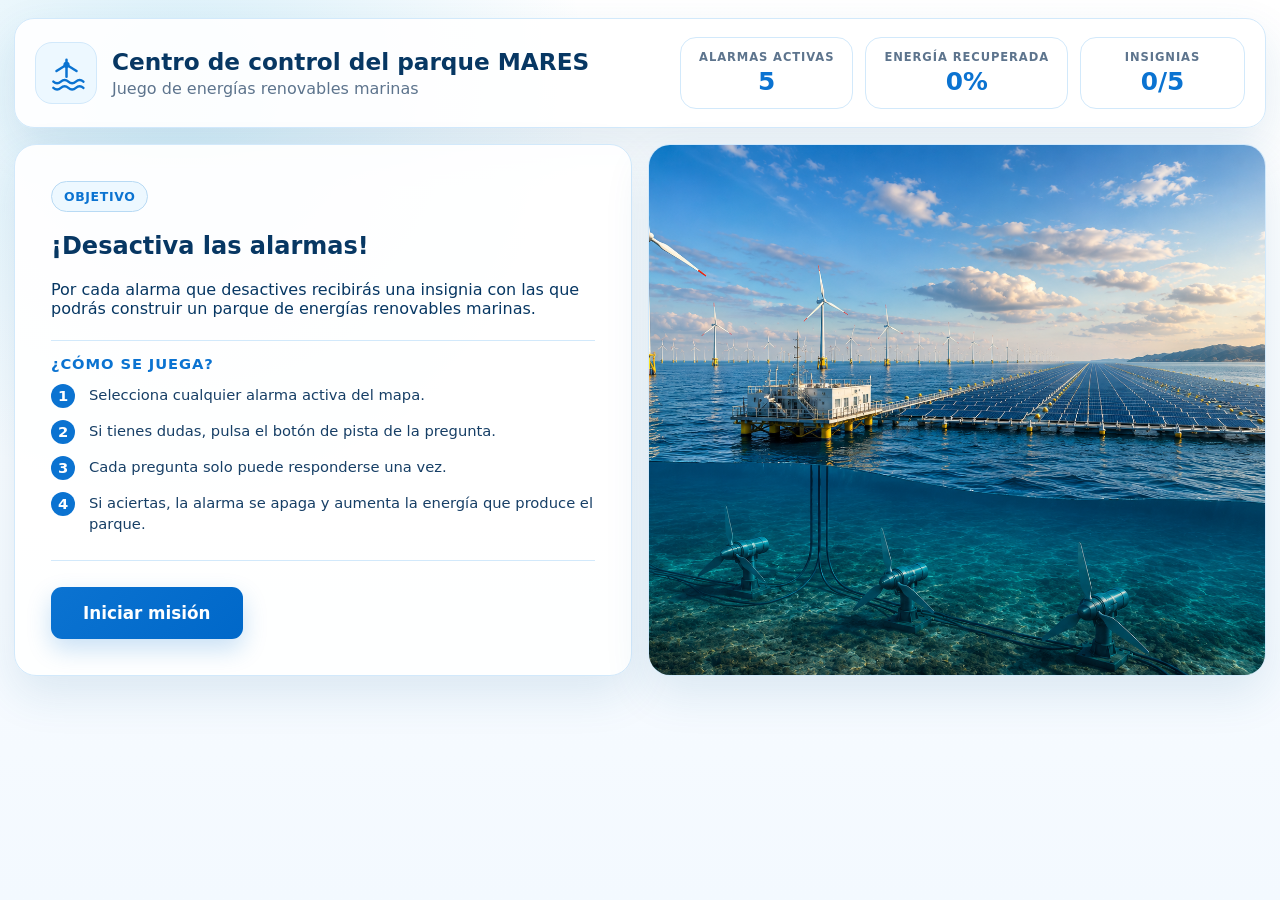
==== commit 11476407: "v4" ====
--- a/index.html
+++ b/index.html
@@ -1,287 +1,138 @@
 <!DOCTYPE html>
 <html lang="es">
 <head>
-<meta charset="UTF-8">
-<meta name="viewport" content="width=device-width, initial-scale=1.0">
-<title>Parque offshore MARES · Escape Room Energías Renovables Marinas</title>
-<style>
-:root{
-  --bg:#f4f9ff;
-  --bg2:#e8f4ff;
-  --panel:#ffffff;
-  --panel2:#f7fbff;
-  --ink:#12344d;
-  --muted:#5f7890;
-  --line:#b8d8ef;
-  --line2:#d9ecfb;
-  --blue:#0b73b7;
-  --blue2:#2aa6df;
-  --deep:#07456f;
-  --ok:#1f9d66;
-  --warn:#f59e0b;
-  --bad:#e05252;
-  --shadow:0 18px 45px rgba(35,102,150,.13);
-  --radius:22px;
-  --font:Inter, ui-sans-serif, system-ui, -apple-system, BlinkMacSystemFont, "Segoe UI", sans-serif;
-}
-*{box-sizing:border-box}
-html,body{margin:0;padding:0}
-body{
-  min-height:100vh;
-  background:
-    radial-gradient(circle at 15% 10%, rgba(42,166,223,.18), transparent 28%),
-    radial-gradient(circle at 85% 20%, rgba(11,115,183,.12), transparent 30%),
-    linear-gradient(180deg, #ffffff 0%, var(--bg) 42%, var(--bg2) 100%);
-  color:var(--ink);
-  font-family:var(--font);
-}
-button,input{font-family:inherit}
-.wrap{max-width:1220px;margin:0 auto;padding:22px 18px 70px}
-.topbar{
-  display:flex;justify-content:space-between;align-items:center;gap:18px;flex-wrap:wrap;
-  background:rgba(255,255,255,.82);backdrop-filter: blur(10px);
-  border:1px solid var(--line2);border-radius:28px;padding:18px 20px;box-shadow:var(--shadow)
-}
-.brand{display:flex;gap:14px;align-items:center}
-.logo{
-  width:54px;height:54px;border-radius:18px;background:linear-gradient(135deg,#e8f7ff,#fff);
-  display:grid;place-items:center;border:1px solid var(--line);font-size:28px;box-shadow:inset 0 0 0 6px rgba(42,166,223,.08)
-}
-.brand h1{font-size:1.05rem;margin:0;color:var(--deep);letter-spacing:.02em}
-.brand p{font-size:.78rem;margin:3px 0 0;color:var(--muted)}
-.stats{display:flex;gap:10px;flex-wrap:wrap}
-.stat{background:var(--panel);border:1px solid var(--line2);border-radius:18px;padding:10px 14px;min-width:116px;text-align:center}
-.stat .lbl{display:block;color:var(--muted);font-size:.67rem;text-transform:uppercase;letter-spacing:.08em;margin-bottom:3px}
-.stat .val{font-weight:800;color:var(--deep)}
-.stat .val.warn{color:var(--blue)}
-.progressbar{width:100%;height:10px;background:#e5f3fd;border-radius:999px;overflow:hidden;margin-top:14px;border:1px solid var(--line2)}
-.progressbar span{display:block;height:100%;width:0%;background:linear-gradient(90deg,var(--blue),var(--blue2));border-radius:999px;transition:width .45s ease}
-.panel{background:rgba(255,255,255,.94);border:1px solid var(--line2);border-radius:var(--radius);box-shadow:var(--shadow);padding:20px}
-.intro{margin-top:18px;display:grid;grid-template-columns:1fr;gap:18px}
-.kicker{display:inline-flex;gap:7px;align-items:center;color:var(--blue);background:#edf8ff;border:1px solid var(--line);border-radius:999px;padding:7px 11px;font-size:.76rem;font-weight:800;text-transform:uppercase;letter-spacing:.05em}
-h2{margin:13px 0 10px;color:var(--deep);font-size:1.55rem;line-height:1.15}
-p{line-height:1.65;color:var(--muted)}
-.btn{border:0;border-radius:999px;background:linear-gradient(135deg,var(--blue),var(--blue2));color:white;font-weight:800;padding:12px 18px;cursor:pointer;box-shadow:0 10px 22px rgba(11,115,183,.2)}
-.btn:hover{filter:brightness(1.04);transform:translateY(-1px)}
-.btn.ghost{background:white;color:var(--blue);border:1px solid var(--line);box-shadow:none}
-.btn.soft{background:#edf8ff;color:var(--deep);border:1px solid var(--line);box-shadow:none}
-.actions{display:flex;gap:10px;flex-wrap:wrap;margin-top:16px}
-.mini-cards{display:grid;grid-template-columns:repeat(3,1fr);gap:10px;margin-top:14px}
-.mini{background:var(--panel2);border:1px solid var(--line2);border-radius:18px;padding:13px;text-align:center;color:var(--deep);font-weight:800;font-size:.82rem}
-.mini span{display:block;font-size:1.7rem;margin-bottom:5px}
-.game{display:grid;grid-template-columns:1fr;gap:18px;margin-top:18px}
-@media(min-width:980px){.game{grid-template-columns:1.25fr .95fr}}
-.panel-title{display:flex;align-items:center;justify-content:space-between;gap:10px;margin-bottom:12px}
-.panel-title h3{margin:0;color:var(--deep);font-size:.92rem;text-transform:uppercase;letter-spacing:.06em}.badge{font-size:.72rem;color:var(--blue);background:#edf8ff;border:1px solid var(--line);border-radius:999px;padding:6px 10px;font-weight:800}
-#mapPanel svg{width:100%;height:auto;display:block;background:linear-gradient(#fbfdff,#eef8ff);border:1px solid var(--line2);border-radius:20px;overflow:hidden}
-.sea-line{stroke:#cfe8f9;stroke-width:1;fill:none}.coast{fill:#fff;stroke:#b7d8ef;stroke-width:2}.cable{stroke:#8fc5e8;stroke-width:2;fill:none;stroke-dasharray:5 6}.node text{font-size:12px;fill:#59768f;font-weight:700}.node .ring{fill:#fff;stroke:#98cfee;stroke-width:3}.node .icon{font-size:25px}.node.active .ring{stroke:var(--bad);animation:pulse 1.3s infinite}.node.active text{fill:var(--bad)}.node.done .ring{stroke:var(--ok);fill:#effff7}.node.done text{fill:var(--ok)}@keyframes pulse{0%{stroke-width:3;opacity:1}50%{stroke-width:9;opacity:.35}100%{stroke-width:3;opacity:1}}
-.incident-head{border-bottom:1px solid var(--line2);padding-bottom:13px;margin-bottom:14px}.phase{display:inline-block;font-size:.72rem;color:var(--blue);background:#edf8ff;border:1px solid var(--line);padding:6px 10px;border-radius:999px;font-weight:800;margin-bottom:9px}.incident-head h2{font-size:1.18rem;margin:0 0 8px}.scenario{margin:0;color:var(--muted);font-size:.91rem}
-.learn-toggle{width:100%;display:flex;justify-content:space-between;align-items:center;gap:12px;background:#f1f9ff;border:1px solid var(--line);border-radius:18px;padding:13px 15px;color:var(--deep);font-weight:900;cursor:pointer;margin:12px 0}.learn-toggle span:last-child{font-size:1.2rem}.learn-card{display:none;background:linear-gradient(180deg,#ffffff,#f4fbff);border:1px solid var(--line2);border-radius:20px;padding:15px;margin-bottom:14px}.learn-card.show{display:block;animation:open .22s ease}@keyframes open{from{opacity:0;transform:translateY(-4px)}to{opacity:1;transform:translateY(0)}}.learn-grid{display:grid;grid-template-columns:1fr;gap:12px}@media(min-width:620px){.learn-grid{grid-template-columns:.88fr 1.12fr}}.learn-card h4{margin:0 0 8px;color:var(--blue);font-size:.96rem}.learn-card p{font-size:.86rem;margin:0 0 10px}.fact{background:#edf8ff;border-left:4px solid var(--blue2);border-radius:14px;padding:10px 12px;font-size:.82rem;color:var(--deep);line-height:1.5}.info-svg{background:white;border:1px solid var(--line2);border-radius:18px;padding:8px}.info-svg svg{width:100%;height:auto;display:block}.options{display:grid;gap:9px;margin-top:12px}.opt{text-align:left;background:white;border:1px solid var(--line);border-radius:17px;padding:13px 14px;color:var(--ink);cursor:pointer;font-size:.9rem;line-height:1.42}.opt:hover{border-color:var(--blue2);background:#f6fbff}.opt .letter{display:inline-grid;place-items:center;width:26px;height:26px;border-radius:50%;background:#edf8ff;color:var(--blue);font-weight:900;margin-right:8px}.opt.right{border-color:var(--ok);background:#f1fff8}.opt.wrong{border-color:var(--bad);background:#fff5f5}.opt:disabled{cursor:default;opacity:.83}.feedback{display:none;margin-top:12px;border-radius:17px;padding:13px;line-height:1.55;font-size:.86rem}.feedback.show{display:block}.feedback.ok{background:#f1fff8;border:1px solid #aee4ca;color:#17633f}.feedback.err{background:#fff8ed;border:1px solid #f4cf95;color:#7a4c0a}.hint{display:none;margin-top:10px;color:var(--deep);background:#f8fcff;border:1px dashed var(--line);border-radius:16px;padding:11px;font-size:.82rem}.hint.show{display:block}.log-list{display:grid;gap:8px;max-height:260px;overflow:auto}.log-entry{background:#f7fbff;border:1px solid var(--line2);border-radius:14px;padding:9px 11px;font-size:.78rem;color:var(--muted);line-height:1.4}.empty{color:#91a6b8;font-size:.86rem}.badges{display:flex;gap:8px;flex-wrap:wrap;margin-top:13px}.award{background:#fff;border:1px solid var(--line);border-radius:999px;padding:8px 10px;color:var(--deep);font-weight:800;font-size:.76rem}.award.locked{opacity:.35;filter:grayscale(1)}.finale{margin-top:18px}.final-grid{display:grid;grid-template-columns:1fr;gap:14px}@media(min-width:850px){.final-grid{grid-template-columns:1fr 1fr}}.final-card{background:#f7fbff;border:1px solid var(--line2);border-radius:18px;padding:16px}.final-card h3{margin:0 0 7px;color:var(--deep)}.code{font-size:2rem;font-weight:950;color:var(--blue);letter-spacing:.12em;background:white;border:1px solid var(--line);border-radius:18px;padding:14px;text-align:center}.hidden{display:none!important}footer{text-align:center;margin-top:24px;color:#7d96aa;font-size:.75rem}
-.wave{animation:wave 2.2s linear infinite}.spin{transform-origin:center;animation:spin 3s linear infinite}.sunray{animation:glow 1.8s ease-in-out infinite alternate}.boat{animation:boat 3s ease-in-out infinite}@keyframes wave{from{transform:translateX(0)}to{transform:translateX(-24px)}}@keyframes spin{to{transform:rotate(360deg)}}@keyframes glow{from{opacity:.35}to{opacity:1}}@keyframes boat{0%,100%{transform:translateY(0)}50%{transform:translateY(-5px)}}
-@media(max-width:620px){.mini-cards{grid-template-columns:1fr}.stat{min-width:0;flex:1}.brand h1{font-size:.95rem}.logo{width:48px;height:48px}.panel{padding:16px}}
-</style>
+  <meta charset="UTF-8" />
+  <meta name="viewport" content="width=device-width, initial-scale=1.0" />
+  <title>Juego centro de control · MARES</title>
+  <link rel="stylesheet" href="style.css" />
 </head>
 <body>
-<div class="wrap">
-  <div class="topbar">
-    <div class="brand"><div class="logo">🌊</div><div><h1>Parque marino MARES</h1><p>Escape room divulgativo</p></div></div>
+<div class="app">
+
+  <header class="topbar">
+    <div class="brand">
+      <div class="brand-icon" aria-hidden="true">
+        <svg viewBox="0 0 72 72"><path d="M15 49q6 5 12 0t12 0t12 0t12 0"/><path d="M15 59q6 5 12 0t12 0t12 0t12 0"/><path d="M36 14v27"/><path d="M36 22l16 10"/><path d="M36 22L20 32"/><circle cx="36" cy="22" r="3"/></svg>
+      </div>
+      <div>
+        <h1>Centro de control del parque MARES</h1>
+        <p>Juego de energías renovables marinas</p>
+      </div>
+    </div>
     <div class="stats">
-      <div class="stat"><span class="lbl">Alarmas activas</span><span class="val" id="statMission">10</span></div>
-      <div class="stat"><span class="lbl">Energía recuperada</span><span class="val warn" id="statEnergy">0%</span></div>
-      <div class="stat"><span class="lbl">Insignias</span><span class="val" id="statBadges">0</span></div>
+      <div class="stat"><span>Alarmas activas</span><strong id="statAlarms">5</strong></div>
+      <div class="stat"><span>Energía recuperada</span><strong id="statEnergy">0%</strong></div>
+      <div class="stat"><span>Insignias</span><strong id="statBadges">0/5</strong></div>
     </div>
-    <div class="progressbar"><span id="progressFill"></span></div>
-  </div>
+  </header>
 
-  <section class="intro" id="intro">
-    <div class="panel">
-      <span class="kicker">Centro de control</span>
-      <h2>Apaga todas las alarmas del parque.</h2>
-      <p>El parque combina tres fuentes de energía renovable: el viento del mar, la luz del sol sobre plataformas flotantes y las corrientes de marea.</p>
-      <div class="mini-cards"><div class="mini"><span>💨</span>Eólica marina</div><div class="mini"><span>☀️</span>Solar flotante</div><div class="mini"><span>🌊</span>Mareomotriz</div></div>
-      <p>Conviértete en operador/a del centro de control y reactiva la energía del océano apagando las alarmas del parque marino híbrido.</p>
-      <div class="panel-title"><h3>Cómo se juega</h3></div>
-      <p><strong>1.</strong> Al comenzar la misión, todas las alarmas del parque aparecerán activas en color rojo. Deberéis resolverlas siguiendo el orden establecido por el centro de control.<br><strong>2.</strong> Para cada alarma, pulsad «Consultar Manual Azul» y leed la explicación junto con la infografía antes de responder.<br><strong>3.</strong> Cada pregunta solo puede responderse una vez, así que pensad bien vuestra respuesta antes de elegir una opción.
-      <br><strong>4.</strong> Cada respuesta correcta apagará una de las alarmas del mapa y aumentará el porcentaje de energía recuperada del parque.</p>
-      <div class="badges"><span class="award locked">💨 Experto/a eólica</span><span class="award locked">☀️ Guardián solar</span><span class="award locked">🌊 Maestro/a de mareas</span><span class="award locked">🛠️ Operador/a SCADA</span></div>
-      <p>Al completar correctamente todas las preguntas de una misma temática (por ejemplo, energía eólica o solar flotante), conseguiréis una insignia. ¿Seréis capaces de obtenerlas todas?</p>
-      <div class="actions"><button class="btn" id="startBtn">Iniciar misión</button><!--<button class="btn ghost" id="demoBtn">Ver instrucciones</button>--></div>
-    </div>
-    <!--<div class="panel">
-      <div class="panel-title"><h3>Cómo se juega</h3><span class="badge">10 alarmas</span></div>
-      <p><strong>1.</strong> Al iniciar, todas las alarmas aparecerán activas en rojo.<br><strong>2.</strong> Pulsad “Consultar manual azul”.<br><strong>3.</strong> Usad la infografía para responder.<br><strong>4.</strong> Cada respuesta correcta apaga una alarma del mapa.</p>
-      <div class="badges"><span class="award locked">💨 Experto/a eólica</span><span class="award locked">☀️ Guardián solar</span><span class="award locked">🌊 Maestro/a de mareas</span><span class="award locked">🛠️ Operador/a SCADA</span></div>
-    </div>-->
-  </section>
-
-  <section class="game hidden" id="game">
-    <div class="panel" id="mapPanel">
-      <div class="panel-title"><h3>Mapa del parque</h3><span class="badge" id="mapBadge">Sistema en espera</span></div>
-      <svg viewBox="0 0 900 560" role="img" aria-label="Mapa del parque marino híbrido">
-        <path class="coast" d="M0,0 H180 C145,95 178,160 150,245 C127,315 165,402 145,560 H0 Z"/>
-        <path class="sea-line wave" d="M210 80 q18 14 36 0 t36 0 t36 0 t36 0 t36 0 t36 0 t36 0 t36 0 t36 0 t36 0"/>
-        <path class="sea-line wave" d="M240 480 q18 14 36 0 t36 0 t36 0 t36 0 t36 0 t36 0 t36 0 t36 0 t36 0"/>
-        <path class="cable" d="M445,280 L180,280 L125,145"/><path class="cable" d="M445,280 L290,120"/><path class="cable" d="M445,280 L640,115"/><path class="cable" d="M445,280 L710,220"/><path class="cable" d="M445,280 L310,440"/><path class="cable" d="M445,280 L650,415"/><path class="cable" d="M445,280 L125,395"/>
-        <g class="node" id="node-CTRL" transform="translate(445,280)"><circle class="ring" r="28"/><text class="icon" x="-14" y="9">📡</text><text x="35" y="5">CONTROL</text></g>
-        <g class="node" id="node-PUERTO" transform="translate(125,145)"><circle class="ring" r="27"/><text class="icon" x="-13" y="8">🚢</text><text x="35" y="-2">PUERTO</text><text x="35" y="13">BASE</text></g>
-        <g class="node" id="node-SOLAR1" transform="translate(290,120)"><circle class="ring" r="27"/><text class="icon" x="-13" y="8">☀️</text><text x="35" y="4">FPV-01</text></g>
-        <g class="node" id="node-EOL1" transform="translate(640,115)"><circle class="ring" r="27"/><text class="icon" x="-13" y="8">💨</text><text x="35" y="4">WTG-03</text></g>
-        <g class="node" id="node-EOL2" transform="translate(710,220)"><circle class="ring" r="27"/><text class="icon" x="-13" y="8">⚙️</text><text x="35" y="4">WTG-07</text></g>
-        <g class="node" id="node-MAREA" transform="translate(310,440)"><circle class="ring" r="27"/><text class="icon" x="-13" y="8">🌊</text><text x="35" y="4">TM-01</text></g>
-        <g class="node" id="node-ANCLA" transform="translate(650,415)"><circle class="ring" r="27"/><text class="icon" x="-13" y="8">⚓</text><text x="35" y="4">ANCLAJES</text></g>
-        <g class="node" id="node-RECICLA" transform="translate(125,395)"><circle class="ring" r="27"/><text class="icon" x="-13" y="8">♻️</text><text x="35" y="4">RECICLAJE</text></g>
-      </svg>
-    </div>
-
-    <div>
-      <div class="panel" id="incidentPanel"></div>
-      <div class="panel" style="margin-top:18px">
-        <div class="panel-title"><h3>Registro de misión</h3><span class="badge">SCADA</span></div>
-        <div class="log-list" id="logList"><p class="empty">Todavía no hay alarmas resueltas.</p></div>
+  <section class="start-screen" id="startScreen">
+    <div class="start-grid">
+      <div class="panel start-info">
+        <span class="kicker">Objetivo</span>
+        <h2>¡Desactiva las alarmas!</h2>
+        <p>Por cada alarma que desactives recibirás una insignia con las que podrás construir un parque de energías renovables marinas.</p>
+        <div class="rule-list">
+          <h3>¿Cómo se juega?</h3>
+          <div><b>1</b><span>Selecciona cualquier alarma activa del mapa.</span></div>
+          <div><b>2</b><span>Si tienes dudas, pulsa el botón de pista de la pregunta.</span></div>
+          <div><b>3</b><span>Cada pregunta solo puede responderse una vez.</span></div>
+          <div><b>4</b><span>Si aciertas, la alarma se apaga y aumenta la energía que produce el parque.</span></div>
+        </div>
+        <button class="primary" id="startBtn" type="button">Iniciar misión</button>
+      </div>
+      <div class="panel map-card start-preview">
+        <!--<span class="kicker small">Vista previa del parque</span>-->
+        <img id="mapPreviewSlot" class="map-preview" src="parque_vista.png" alt="Vista del parque marino MARES: aerogeneradores flotantes, plataforma solar flotante y dispositivos mareomotrices submarinos"/>
       </div>
     </div>
   </section>
 
-  <section class="panel finale hidden" id="finale">
-    <span class="kicker">Informe final</span>
-    <h2>Parque estabilizado</h2>
-    <div class="final-grid"><div class="final-card"><h3>Resultado</h3><p id="finalText"></p></div><div class="final-card"><h3>Código final</h3><div class="code">AZUL-2035</div><p>Este código puede abrir una caja física, un formulario o una última prueba del escape room.</p></div></div>
-    <div class="badges" id="finalBadges"></div>
-    <div class="actions"><button class="btn" id="restartBtn">Reiniciar misión</button></div>
+  <div class="hidden" id="gameScreen">
+  <main class="layout" id="gameLayout">
+    <div class="top-row">
+      <section class="question-col" id="questionCol">
+        <div class="panel empty-state">
+          <h2>Selecciona una alarma del mapa</h2>
+          <p>Puedes empezar por cualquier alarma. Una vez respondida, esa pregunta quedará bloqueada.</p>
+        </div>
+      </section>
+
+      <section class="map-card panel">
+      <div class="map-head">
+        <div>
+          <!--<span class="kicker small">Esquema general del parque</span>-->
+          <h2>Mapa operativo</h2>
+        </div>
+        <div class="legend">
+          <span><i class="dot alarm-dot"></i> Alarma activa</span>
+          <span><i class="dot ok-dot"></i> Sistema recuperado</span>
+        </div>
+      </div>
+
+      <svg id="parkMap" viewBox="0 50 1120 710" role="img" aria-label="Mapa operativo del parque marino MARES">
+        <defs>
+          <pattern id="water" width="80" height="80" patternUnits="userSpaceOnUse">
+            <rect width="80" height="80" fill="#eff9ff"/>
+            <path d="M12 25q10 7 20 0t20 0" class="water-line"/>
+            <path d="M34 58q8 5 16 0t16 0" class="water-line soft"/>
+          </pattern>
+          <filter id="softShadow" x="-20%" y="-20%" width="140%" height="140%">
+            <feDropShadow dx="0" dy="6" stdDeviation="7" flood-color="#1f6ea5" flood-opacity="0.10"/>
+          </filter>
+        </defs>
+
+        <rect x="0" y="0" width="1120" height="760" rx="24" fill="url(#water)"/>
+
+        <g id="zone-solar" class="zone" data-index="1" transform="translate(183 90)">
+          <rect width="290" height="290" class="zone-hit"/>
+          <g class="asset-grid solar-grid" transform="translate(42 28)"></g>
+          <text class="zone-title" x="145" y="270">PLATAFORMAS SOLARES FLOTANTES</text>
+        </g>
+
+        <g id="zone-wind" class="zone" data-index="2" transform="translate(648 90)">
+          <rect width="290" height="290" class="zone-hit"/>
+          <g class="asset-grid wind-grid" transform="translate(42 28)"></g>
+          <text class="zone-title" x="145" y="270">AEROGENERADORES FLOTANTES</text>
+        </g>
+
+        <g id="zone-sub" class="zone" data-index="3" transform="translate(413 325)">
+          <rect width="230" height="160" class="zone-hit"/>
+          <g class="substation" transform="translate(38 34)"></g>
+          <g class="substation" transform="translate(132 34)"></g>
+          <text class="zone-title" x="115" y="135">SUBESTACIONES ELÉCTRICAS</text>
+        </g>
+
+        <g id="zone-tide" class="zone" data-index="0" transform="translate(183 430)">
+          <rect width="290" height="300" class="zone-hit"/>
+          <g class="asset-grid tide-grid" transform="translate(45 22)"></g>
+          <text class="zone-title" x="145" y="274">DISPOSITIVOS MAREOMOTRICES</text>
+        </g>
+
+        <g id="zone-bio" class="zone" data-index="4" transform="translate(648 430)">
+          <rect width="290" height="300" class="zone-hit"/>
+          <g class="asset-grid bio-grid" transform="translate(42 22)"></g>
+          <text class="zone-title" x="145" y="274">BIODIVERSIDAD MARINA</text>
+        </g>
+      </svg>
+      </section>
+    </div>
+
+    <section class="reward-row panel hidden" id="rewardRow"></section>
+  </main>
+
+  <section class="final panel hidden" id="finale">
+    <div class="final-hero">
+      <div class="final-icon" id="finalIcon"></div>
+      <span class="kicker">Informe final</span>
+      <h2>Resultado de la misión</h2>
+      <p id="finalText"></p>
+    </div>
+    <div class="final-badges" id="finalBadges"></div>
+    <button class="primary" id="restartBtn" type="button">Reiniciar misión</button>
   </section>
-
-  <footer>MARES · Escape room virtual y divulgativo de energías renovables marinas</footer>
+  </div>
 </div>
-
-<script>
-(function(){
-'use strict';
-const incidents=[
-{node:'PUERTO',tag:'Logística marina',badge:'🛠️ Operador/a SCADA',category:'scada',title:'Alarma 01 · Puerto base bloqueado',scenario:'Un buque con piezas gigantes del parque está esperando para entrar al puerto. Antes de descargar, el equipo debe comprobar si el puerto puede recibirlo con seguridad.',question:'¿Qué dos cosas son más importantes para decidir si un puerto sirve como base del parque?',options:['Que tenga playa cerca y restaurantes','Calado suficiente y muelle resistente','Que esté cerca de una ciudad grande','Que el agua sea muy transparente'],correct:1,learnTitle:'Los puertos son la puerta de entrada del parque',learn:'Los aerogeneradores, plataformas solares y turbinas de marea son piezas enormes. Para moverlas, el puerto necesita suficiente profundidad para los barcos y muelles capaces de soportar mucho peso.',fact:'Dato azul: algunas palas de aerogenerador pueden medir más que un campo de fútbol.',svg:'port'},
-{node:'SOLAR1',tag:'Solar flotante',badge:'☀️ Guardián solar',category:'solar',title:'Alarma 02 · Paneles solares con poca energía',scenario:'La plataforma solar flotante FPV-01 está produciendo menos energía de lo normal, aunque hace sol.',question:'¿Qué puede estar reduciendo poco a poco la producción?',options:['Sal, algas y suciedad sobre los paneles','Demasiado silencio en el mar','Que la Luna esté lejos','Que el agua esté azul'],correct:0,learnTitle:'La solar flotante también necesita limpieza',learn:'Los paneles solares convierten la luz en electricidad. En el mar, la sal, las algas y otros organismos pueden cubrir la superficie y dejar pasar menos luz.',fact:'Dato azul: limpiar los paneles puede recuperar parte de la energía perdida.',svg:'solar'},
-{node:'EOL1',tag:'Eólica marina',badge:'💨 Experto/a eólica',category:'eolica',title:'Alarma 03 · Instalación de aerogenerador',scenario:'Hay que colocar la torre, la góndola y las palas en el mar. El equipo necesita una embarcación muy estable.',question:'¿Qué barco ayuda a instalar aerogeneradores elevándose sobre el agua?',options:['Un crucero turístico','Un WTIV o buque jack-up','Una canoa','Un submarino de paseo'],correct:1,learnTitle:'Barcos que se levantan sobre el mar',learn:'Los buques WTIV tienen patas que bajan hasta el fondo marino. Después elevan el casco para trabajar sin moverse tanto con las olas.',fact:'Dato azul: trabajar estable es clave para levantar piezas de cientos de toneladas.',svg:'wtiv'},
-{node:'CTRL',tag:'Centro de control',badge:'🛠️ Operador/a SCADA',category:'scada',title:'Alarma 04 · Mal tiempo en la ruta',scenario:'La operación se retrasa porque hay demasiado oleaje y viento. El centro de control debe decidir cuándo salir.',question:'¿Qué datos ayudan a elegir una ventana segura de trabajo?',options:['Oleaje, viento y marea','El color del barco','El número de gaviotas','La música de la tripulación'],correct:0,learnTitle:'Ventanas operativas',learn:'Una ventana operativa es un periodo en el que el mar permite trabajar con seguridad. Para calcularla se miran olas, viento, corrientes y mareas.',fact:'Dato azul: esperar al buen tiempo puede parecer lento, pero evita accidentes.',svg:'weather'},
-{node:'EOL2',tag:'Eólica marina',badge:'💨 Experto/a eólica',category:'eolica',title:'Alarma 05 · Turbina con viento pero sin electricidad',scenario:'El sensor indica viento suficiente, pero el aerogenerador WTG-07 produce 0 kW.',question:'Si hay viento pero no hay electricidad, ¿dónde estará probablemente el problema?',options:['En la luz del sol','En una avería interna o conexión eléctrica','En que la marea está baja','En que el mapa es pequeño'],correct:1,learnTitle:'Del viento a la electricidad',learn:'El viento mueve las palas. Ese giro pasa al generador, que produce electricidad. Si hay viento pero no hay producción, puede fallar el generador, la conexión o un sistema interno.',fact:'Dato azul: los sensores ayudan a saber si falla el recurso natural o la máquina.',svg:'wind'},
-{node:'MAREA',tag:'Mareomotriz',badge:'🌊 Maestro/a de mareas',category:'marea',title:'Alarma 06 · Mantenimiento en turbina de marea',scenario:'Hay que revisar una turbina instalada en una zona con corrientes fuertes.',question:'¿Cuándo es más seguro hacer el mantenimiento?',options:['Cuando la corriente es máxima','En corriente mínima o cambio de marea','Durante una tormenta','Siempre de noche'],correct:1,learnTitle:'La fuerza de las mareas',learn:'La energía mareomotriz aprovecha el movimiento del agua. Para producir interesa que la corriente sea fuerte, pero para revisar equipos conviene que el agua se mueva poco.',fact:'Dato azul: el mejor momento para producir no siempre es el mejor momento para reparar.',svg:'tide'},
-{node:'ANCLA',tag:'Anclajes marinos',badge:'🛠️ Operador/a SCADA',category:'scada',title:'Alarma 07 · Plataforma flotante desplazada',scenario:'Una plataforma solar se ha movido ligeramente de su zona segura tras varios días de temporal.',question:'¿Qué sistema ayuda a mantener una plataforma flotante en su posición?',options:['Anclajes y líneas de fondeo','Sombrillas gigantes','Globos de helio','Redes de pesca decorativas'],correct:0,learnTitle:'Fondeos: los cinturones de seguridad del mar',learn:'Las plataformas flotantes no están pegadas al fondo. Se mantienen en posición mediante anclajes y líneas de fondeo que las sujetan al lecho marino.',fact:'Dato azul: un buen fondeo debe resistir olas, viento y corrientes.',svg:'anchor'},
-{node:'SOLAR1',tag:'Hibridación energética',badge:'☀️ Guardián solar',category:'solar',title:'Alarma 08 · Noche sin producción solar',scenario:'El sol se ha puesto y la zona solar deja de producir, pero el parque no se apaga.',question:'¿Por qué un parque híbrido puede seguir aportando energía?',options:['Porque combina varias fuentes, como viento y marea','Porque los paneles funcionan con estrellas','Porque la pintura azul produce electricidad','Porque los cables guardan luz'],correct:0,learnTitle:'Por qué combinar tecnologías',learn:'Un parque híbrido usa varias fuentes renovables. Si una produce menos, otra puede seguir funcionando. Por eso combinar solar, eólica y mareomotriz puede hacer el sistema más estable.',fact:'Dato azul: diversificar es no depender de una sola fuente.',svg:'hybrid'},
-{node:'CTRL',tag:'Biodiversidad marina',badge:'🌊 Maestro/a de mareas',category:'marea',title:'Alarma 09 · Aviso de fauna marina',scenario:'El sistema detecta presencia de fauna cerca de una zona de trabajo. Hay que actuar sin dañar el ecosistema.',question:'¿Qué decisión es más responsable?',options:['Parar o reducir la operación y revisar la zona','Ignorar el aviso','Aumentar la velocidad de los barcos','Apagar todos los sensores'],correct:0,learnTitle:'Energía limpia también significa cuidar el entorno',learn:'Los parques marinos deben producir energía reduciendo impactos. Por eso se usan sensores, rutas seguras, estudios ambientales y paradas temporales si aparece fauna sensible.',fact:'Dato azul: una buena ingeniería también protege el océano.',svg:'fauna'},
-{node:'RECICLA',tag:'Fin de vida',badge:'♻️ Guardián del ciclo',category:'circular',title:'Alarma 10 · Fin de vida del parque',scenario:'Después de muchos años, toca desmontar parte del parque y recuperar materiales.',question:'¿Qué componente suele ser más difícil de reciclar?',options:['El acero de una estructura','El cobre de los cables','Las palas de material compuesto','Los tornillos metálicos'],correct:2,learnTitle:'El reto de reciclar las palas',learn:'Muchos metales, como acero y cobre, se reciclan muy bien. Las palas de aerogenerador están hechas de materiales compuestos, más ligeros pero más difíciles de separar y reciclar.',fact:'Dato azul: diseñar pensando en el reciclaje ayuda desde el primer día.',svg:'recycle'}
-];
-const categoryState={
-  scada:{name:'Centro de control y logística',total:3,correct:0,badge:'🛠️ Operador/a SCADA'},
-  solar:{name:'Solar flotante e hibridación',total:2,correct:0,badge:'☀️ Guardián/a solar'},
-  eolica:{name:'Eólica marina',total:2,correct:0,badge:'💨 Experto/a eólica'},
-  marea:{name:'Mareas y océano',total:2,correct:0,badge:'🌊 Maestro/a de mareas'},
-  circular:{name:'Economía circular',total:1,correct:0,badge:'♻️ Guardián/a del ciclo'}
-};
-let current=0, energy=0;
-const earned=new Set();
-const solvedIncidents=new Set();
-const answeredIncidents=new Set();
-const $=id=>document.getElementById(id);
-function svg(type){
-const base={
-port:`<svg viewBox="0 0 320 170"><rect x="22" y="98" width="128" height="28" rx="8" fill="#eaf7ff" stroke="#8fc5e8"/><path class="boat" d="M175 92 h92 l-18 34 h-55 z" fill="#dff2ff" stroke="#0b73b7" stroke-width="3"/><path d="M178 126 q18 12 36 0 t36 0 t36 0" fill="none" stroke="#2aa6df" stroke-width="4"/><text x="32" y="116" fill="#07456f" font-size="18" font-weight="800">MUELLE</text><text x="170" y="50" fill="#0b73b7" font-size="16" font-weight="800">calado + resistencia</text></svg>`,
-solar:`<svg viewBox="0 0 320 170"><circle cx="58" cy="44" r="24" fill="#ffd166"/><g class="sunray" stroke="#ffd166" stroke-width="4"><line x1="58" y1="7" x2="58" y2="0"/><line x1="58" y1="88" x2="58" y2="78"/><line x1="22" y1="44" x2="10" y2="44"/><line x1="106" y1="44" x2="94" y2="44"/></g><rect x="105" y="72" width="150" height="52" rx="8" fill="#eaf7ff" stroke="#0b73b7" stroke-width="3"/><path d="M105 98 h150 M135 72 v52 M165 72 v52 M195 72 v52 M225 72 v52" stroke="#8fc5e8" stroke-width="2"/><text x="116" y="151" fill="#07456f" font-size="15" font-weight="800">sal + algas = menos luz</text></svg>`,
-wtiv:`<svg viewBox="0 0 320 170"><path d="M70 104 h155 l-22 28 h-105 z" fill="#eaf7ff" stroke="#0b73b7" stroke-width="3"/><g class="boat"><line x1="100" y1="28" x2="100" y2="138" stroke="#0b73b7" stroke-width="5"/><line x1="190" y1="28" x2="190" y2="138" stroke="#0b73b7" stroke-width="5"/></g><path d="M40 138 q20 12 40 0 t40 0 t40 0 t40 0 t40 0" fill="none" stroke="#2aa6df" stroke-width="4"/><text x="90" y="22" fill="#07456f" font-size="16" font-weight="800">WTIV: barco estable</text></svg>`,
-weather:`<svg viewBox="0 0 320 170"><path d="M30 112 q20 12 40 0 t40 0 t40 0 t40 0 t40 0" fill="none" stroke="#2aa6df" stroke-width="5"/><g class="spin"><circle cx="230" cy="70" r="5" fill="#0b73b7"/><line x1="230" y1="70" x2="230" y2="35" stroke="#0b73b7" stroke-width="4"/><line x1="230" y1="70" x2="260" y2="88" stroke="#0b73b7" stroke-width="4"/><line x1="230" y1="70" x2="200" y2="88" stroke="#0b73b7" stroke-width="4"/></g><text x="28" y="44" fill="#07456f" font-size="15" font-weight="800">olas + viento + marea</text></svg>`,
-wind:`<svg viewBox="0 0 320 170"><g class="spin"><circle cx="160" cy="72" r="7" fill="#0b73b7"/><line x1="160" y1="72" x2="160" y2="28" stroke="#0b73b7" stroke-width="5"/><line x1="160" y1="72" x2="198" y2="94" stroke="#0b73b7" stroke-width="5"/><line x1="160" y1="72" x2="122" y2="94" stroke="#0b73b7" stroke-width="5"/></g><line x1="160" y1="78" x2="160" y2="145" stroke="#8fc5e8" stroke-width="8"/><text x="62" y="160" fill="#07456f" font-size="15" font-weight="800">viento → giro → generador</text></svg>`,
-tide:`<svg viewBox="0 0 320 170"><path class="wave" d="M18 82 q18 14 36 0 t36 0 t36 0 t36 0 t36 0 t36 0" fill="none" stroke="#2aa6df" stroke-width="6"/><g class="spin"><circle cx="160" cy="90" r="28" fill="none" stroke="#0b73b7" stroke-width="4"/><line x1="160" y1="90" x2="160" y2="63" stroke="#0b73b7" stroke-width="4"/><line x1="160" y1="90" x2="184" y2="104" stroke="#0b73b7" stroke-width="4"/><line x1="160" y1="90" x2="136" y2="104" stroke="#0b73b7" stroke-width="4"/></g><text x="51" y="148" fill="#07456f" font-size="15" font-weight="800">corriente mínima = reparar</text></svg>`,
-anchor:`<svg viewBox="0 0 320 170"><rect x="92" y="42" width="130" height="42" rx="10" fill="#eaf7ff" stroke="#0b73b7" stroke-width="3"/><line x1="130" y1="84" x2="95" y2="135" stroke="#8fc5e8" stroke-width="4"/><line x1="190" y1="84" x2="225" y2="135" stroke="#8fc5e8" stroke-width="4"/><path d="M80 140 h55 M205 140 h55" stroke="#0b73b7" stroke-width="6" stroke-linecap="round"/><text x="83" y="24" fill="#07456f" font-size="15" font-weight="800">fondeo mantiene posición</text></svg>`,
-hybrid:`<svg viewBox="0 0 320 170"><text x="45" y="76" font-size="36">☀️</text><text x="142" y="76" font-size="36">💨</text><text x="236" y="76" font-size="36">🌊</text><path d="M68 98 L160 130 L252 98" fill="none" stroke="#0b73b7" stroke-width="4"/><text x="74" y="154" fill="#07456f" font-size="15" font-weight="800">varias fuentes = más estabilidad</text></svg>`,
-fauna:`<svg viewBox="0 0 320 170"><path class="wave" d="M20 124 q20 12 40 0 t40 0 t40 0 t40 0 t40 0" fill="none" stroke="#2aa6df" stroke-width="5"/><path d="M118 70 q42 -30 86 0 q-44 34 -86 0z" fill="#eaf7ff" stroke="#0b73b7" stroke-width="3"/><circle cx="190" cy="67" r="4" fill="#0b73b7"/><text x="64" y="35" fill="#07456f" font-size="15" font-weight="800">sensores protegen fauna</text></svg>`,
-recycle:`<svg viewBox="0 0 320 170"><text x="44" y="90" font-size="42">♻️</text><path d="M140 96 h105" stroke="#0b73b7" stroke-width="5" stroke-linecap="round"/><path d="M210 96 l-20 -34 l58 34 l-58 34z" fill="#eaf7ff" stroke="#0b73b7" stroke-width="3"/><text x="52" y="145" fill="#07456f" font-size="15" font-weight="800">palas = material compuesto</text></svg>`
-}; return base[type]||base.hybrid;}
-function allAlarmNodes(){return [...new Set(incidents.map(i=>i.node))];}
-function remainingForNode(node){return incidents.some((inc,idx)=>inc.node===node && !solvedIncidents.has(idx));}
-function activateAllAlarms(){
-  document.querySelectorAll('.node').forEach(n=>n.classList.remove('active','done'));
-  allAlarmNodes().forEach(node=>{
-    const el=$('node-'+node);
-    if(!el) return;
-    if(remainingForNode(node)) el.classList.add('active');
-    else el.classList.add('done');
-  });
-}
-function refreshNode(node){
-  const el=$('node-'+node);
-  if(!el) return;
-  el.classList.remove('active','done');
-  if(remainingForNode(node)) el.classList.add('active');
-  else el.classList.add('done');
-}
-function nextUnansweredIndex(){
-  return incidents.findIndex((_,idx)=>!answeredIncidents.has(idx));
-}
-function render(){if(current>=incidents.length)return finish(); const inc=incidents[current]; activateAllAlarms(); $('mapBadge').textContent=inc.tag; $('incidentPanel').innerHTML=`<div class="incident-head"><span class="phase">${inc.tag}</span><h2>${inc.title}</h2><p class="scenario">${inc.scenario}</p></div><button class="learn-toggle" id="learnBtn"><span>📘 Consultar manual azul</span><span>+</span></button><div class="learn-card" id="learnCard"><div class="learn-grid"><div><h4>${inc.learnTitle}</h4><p>${inc.learn}</p><div class="fact">${inc.fact}</div></div><div class="info-svg">${svg(inc.svg)}</div></div></div><h3 style="margin:10px 0 0;color:var(--deep);font-size:.95rem">${inc.question}</h3><div class="options" id="options"></div><div id="feedback" class="feedback"></div><div class="actions"><button class="btn soft" id="hintBtn">Pista</button></div><div id="hint" class="hint">La respuesta está en el manual azul y en la infografía.</div>`;
-$('learnBtn').onclick=()=>{$('learnCard').classList.toggle('show'); $('learnBtn').querySelector('span:last-child').textContent=$('learnCard').classList.contains('show')?'−':'+'}; $('hintBtn').onclick=()=>$('hint').classList.add('show'); const opts=$('options'), letters=['A','B','C','D']; inc.options.forEach((op,i)=>{let b=document.createElement('button'); b.className='opt'; b.innerHTML=`<span class="letter">${letters[i]}</span>${op}`; b.onclick=()=>answer(i,b); opts.appendChild(b);}); updateHud();}
-function answer(i,b){
-const inc=incidents[current], fb=$('feedback');
-answeredIncidents.add(current);
-[...$('options').children].forEach(x=>x.disabled=true);
-if(i===inc.correct){
-  b.classList.add('right');
-  solvedIncidents.add(current);
-  registerCategorySuccess(inc.category);
-  energy=Math.round((solvedIncidents.size/incidents.length)*100);
-  refreshNode(inc.node);
-  fb.className='feedback show ok';
-  fb.innerHTML='<strong>Alarma apagada.</strong> '+inc.learn;
-  log(`${inc.title} apagada`);
-}else{
-  b.classList.add('wrong');
-  refreshNode(inc.node);
-  fb.className='feedback show err';
-  fb.innerHTML='<strong>Respuesta registrada.</strong> Esa decisión no apaga la alarma. La alarma queda activa y ya no se puede volver a responder esta pregunta.';
-  log(`${inc.title} sigue activa`);
-}
-updateHud();
-setTimeout(()=>{
-  current=nextUnansweredIndex();
-  if(current===-1){current=incidents.length; finish();}
-  else render();
-},1850);
-}
-function registerCategorySuccess(category){
- const cat=categoryState[category];
- if(!cat) return;
- cat.correct++;
- if(cat.correct===cat.total){
-   earned.add(cat.badge);
-   log(`🏅 Insignia desbloqueada: ${cat.badge}`);
- }
-}
-function resetCategories(){
- Object.values(categoryState).forEach(cat=>cat.correct=0);
- earned.clear();
-}
-function updateHud(){
- const solved=solvedIncidents.size;
- const active=incidents.length - solved;
- $('statMission').textContent=active;
- $('statEnergy').textContent=energy+'%';
- $('statBadges').textContent=earned.size+'/'+Object.keys(categoryState).length;
- $('progressFill').style.width=(solved/incidents.length*100)+'%';
-}
-function log(t){const list=$('logList'); if(list.querySelector('.empty'))list.innerHTML=''; const div=document.createElement('div'); div.className='log-entry'; div.textContent='✅ '+t; list.prepend(div);}
-function finish(){
-updateHud(); $('game').classList.add('hidden'); $('finale').classList.remove('hidden'); $('progressFill').style.width=(solvedIncidents.size/incidents.length*100)+'%';
-const active=incidents.length-solvedIncidents.size;
-let result='';
-if(energy===100){result='Parque completamente recuperado.';}
-else if(energy>=80){result='Muy buen trabajo: el parque queda casi recuperado.';}
-else if(energy>=60){result='Parque parcialmente operativo: todavía quedan alarmas activas.';}
-else{result='El parque necesita una nueva intervención: demasiadas alarmas siguen activas.';}
-$('finalText').innerHTML=`Habéis respondido las ${incidents.length} alarmas. Energía recuperada: <strong>${energy}%</strong>. Alarmas activas restantes: <strong>${active}</strong>. ${result}`;
-$('finalBadges').innerHTML=Object.values(categoryState).map(cat=>{
-  const unlocked=earned.has(cat.badge);
-  return `<span class="award ${unlocked?'':'locked'}">${unlocked?cat.badge:'🔒 '+cat.name}</span>`;
-}).join('');}
-$('startBtn').onclick=()=>{$('intro').classList.add('hidden'); $('game').classList.remove('hidden'); solvedIncidents.clear(); answeredIncidents.clear(); resetCategories(); current=0; energy=0; activateAllAlarms(); render();};
-$('demoBtn').onclick=()=>alert('En cada alarma abre el manual azul, mira la infografía y responde. Solo hay un intento por pregunta.');
-$('restartBtn').onclick=()=>{current=0;energy=0;resetCategories();solvedIncidents.clear();answeredIncidents.clear();document.querySelectorAll('.node').forEach(n=>n.classList.remove('active','done'));$('logList').innerHTML='<p class="empty">Todavía no hay alarmas resueltas.</p>';$('finale').classList.add('hidden');$('intro').classList.remove('hidden');updateHud();}; updateHud();
-})();
-</script>
+<script src="app.js"></script>
 </body>
 </html>
--- a/style.css
+++ b/style.css
@@ -0,0 +1,48 @@
+:root{
+  --bg:#f3f9ff; --panel:#ffffff; --panel2:#f8fcff; --ink:#073763; --muted:#5d748d;
+  --line:#d2e9fb; --line2:#b8daf4; --blue:#0b73d1; --blue2:#27a8df;
+  --bad:#e43e3e; --ok:#16965d; --sand:#f2ead5; --green:#d9e8c6;
+  --shadow:0 18px 45px rgba(25,95,150,.12); --r:22px;
+  --font:Inter,ui-sans-serif,system-ui,-apple-system,BlinkMacSystemFont,"Segoe UI",sans-serif;
+}
+*{box-sizing:border-box} html,body{margin:0;padding:0} body{min-height:100vh;background:radial-gradient(circle at 14% 10%,rgba(39,168,223,.18),transparent 30%),linear-gradient(180deg,#fff 0%,var(--bg) 100%);font-family:var(--font);color:var(--ink)}
+button{font-family:inherit}.app{max-width:1500px;margin:0 auto;padding:18px 14px 50px}.panel{background:rgba(255,255,255,.94);border:1px solid var(--line);border-radius:var(--r);box-shadow:var(--shadow)}
+.topbar{display:flex;align-items:center;justify-content:space-between;gap:18px;flex-wrap:wrap;padding:18px 20px;background:rgba(255,255,255,.92);border:1px solid var(--line);border-radius:20px;box-shadow:var(--shadow)}.brand{display:flex;align-items:center;gap:15px}.brand-icon{width:62px;height:62px;border-radius:17px;background:#edf8ff;border:1px solid var(--line);display:grid;place-items:center}.brand-icon svg{width:45px;height:45px;stroke:var(--blue);stroke-width:4;fill:none;stroke-linecap:round;stroke-linejoin:round}.brand h1{margin:0;font-size:1.45rem}.brand p{margin:4px 0 0;color:var(--muted)}.stats{display:flex;gap:12px;flex-wrap:wrap}.stat{min-width:165px;text-align:center;background:#fff;border:1px solid var(--line);border-radius:16px;padding:12px 18px}.stat span{display:block;text-transform:uppercase;letter-spacing:.08em;color:var(--muted);font-size:.72rem;font-weight:900}.stat strong{display:block;font-size:1.55rem;color:var(--blue);margin-top:3px}
+.layout{display:flex;flex-direction:column;gap:12px;margin-top:16px}.kicker{display:inline-block;padding:7px 12px;background:#edf8ff;border:1px solid var(--line2);color:var(--blue);font-size:.78rem;font-weight:900;text-transform:uppercase;letter-spacing:.05em;border-radius:999px}.kicker.small{font-size:.7rem}.map-head h2,.final h2{font-size:1.55rem;line-height:1.15;margin:16px 0 12px}.top-row{display:grid;grid-template-columns:1fr 1.3fr;gap:16px;align-items:start}.question-col{display:flex}.question-col>*{width:100%}.rule-list{border-top:1px solid var(--line);border-bottom:1px solid var(--line);padding:14px 0;margin:22px 0}.rule-list h3{margin:0 0 12px;color:var(--blue);font-size:.92rem;text-transform:uppercase;letter-spacing:.06em}.rule-list div{display:grid;grid-template-columns:28px 1fr;gap:10px;margin:12px 0;color:#173f66;line-height:1.45;font-size:.92rem}.rule-list b{display:grid;place-items:center;background:var(--blue);color:white;border-radius:50%;width:24px;height:24px}.primary{width:100%;border:0;border-radius:11px;background:linear-gradient(135deg,var(--blue),#0068c9);color:#fff;padding:14px 18px;font-weight:900;cursor:pointer;box-shadow:0 10px 24px rgba(11,115,209,.22)}
+.map-card{padding:0;overflow:hidden}.map-head{display:flex;justify-content:space-between;align-items:flex-end;gap:12px;padding:18px 20px}.map-head h2{margin:8px 0 0}.legend{display:flex;gap:18px;flex-wrap:wrap;color:#315571;font-size:.82rem}.dot{display:inline-block;width:11px;height:11px;border-radius:50%;margin-right:6px;border:2px solid currentColor}.alarm-dot{color:var(--bad)}.ok-dot{color:var(--ok)}.idle-dot{color:#7d93a8}#parkMap{width:100%;height:auto;display:block}.water-line{stroke:#bfe1f7;stroke-width:2;fill:none;opacity:.8}.water-line.soft{opacity:.45}.zone{cursor:pointer}.zone-hit{fill:transparent;stroke:none}.zone-title{fill:var(--ink);font-size:13px;font-weight:950;text-anchor:middle}.zone-subtitle{fill:var(--ink);font-size:11px;font-weight:900;text-anchor:middle}
+.ring-pulse{fill:none;stroke:var(--bad);stroke-width:5;opacity:.55}
+.zone.alarm .asset-alarm .ring-pulse{animation:ringPulse 1.4s ease-in-out infinite}
+@keyframes ringPulse{0%,100%{stroke-width:4;opacity:.35}50%{stroke-width:8;opacity:.8}}
+.asset-dot{fill:var(--bad);stroke:#fff;stroke-width:2}
+.zone.done .ring-pulse{stroke:var(--ok);opacity:.6;animation:none}
+.zone.done .asset-dot{display:none}
+.asset-grid line,.asset-grid path,.asset-grid rect,.asset-grid circle:not(.ring-pulse):not(.asset-dot),.substation line,.substation path,.substation rect{stroke:#183b5e;stroke-width:3;fill:none;stroke-linecap:round;stroke-linejoin:round}.asset-base{fill:#dff1ff!important;stroke:none!important}.asset-accent{fill:#0b73d1!important;stroke:none!important}.asset-green{stroke:#159568!important}.zone.done .wind-rotor{transform-box:fill-box;transform-origin:center;animation:spin 2.5s linear infinite}.zone.done .solar-shine{animation:glow 1.1s ease-in-out infinite alternate}.zone.done .tide-wave,.zone.done .bio-sway{animation:wave 2s linear infinite}.zone.done .electric-pulse{animation:electric 1s ease-in-out infinite alternate}@keyframes spin{to{transform:rotate(360deg)}}@keyframes glow{from{opacity:.3}to{opacity:1}}@keyframes wave{to{transform:translateX(9px)}}@keyframes electric{from{opacity:.35}to{opacity:1}}
+
+.asset{pointer-events:none}
+
+.empty-state{text-align:center;padding:50px 20px;color:var(--muted);min-height:560px;display:flex;flex-direction:column;justify-content:center}.question-panel{padding:20px;display:flex;flex-direction:column;min-height:560px}.reward-row{display:flex;align-items:center;gap:20px;padding:16px 26px}.reward-row.hidden{display:none}.reward-text h3{margin:0 0 4px}.reward-text p{margin:0}.q-header{display:flex;align-items:center;gap:12px;margin-bottom:12px}.q-header .q-icon{width:52px;height:52px;border-radius:50%;background:#edf8ff;border:1px solid var(--line);display:grid;place-items:center;flex-shrink:0}.q-header .q-icon svg{width:32px;height:32px}.q-header .q-titles{flex:1}.q-header h4{margin:2px 0 0;font-size:1.05rem;color:var(--ink)}.hint-btn{border:1px solid var(--line2);background:#fff;color:var(--blue);font-weight:900;border-radius:999px;padding:9px 16px;cursor:pointer;font-size:.82rem;white-space:nowrap}.hint-btn:hover{background:#f3faff}.scenario{color:var(--muted);line-height:1.5;font-size:.9rem;margin:0 0 12px}.question-panel h3{margin:0 0 10px;color:var(--blue);font-size:.82rem;text-transform:uppercase;letter-spacing:.06em}.question-panel p{color:var(--muted);line-height:1.55;font-size:.9rem}.options{display:grid;gap:8px}.opt{display:grid;grid-template-columns:28px 1fr;gap:9px;align-items:center;border:1px solid var(--line);background:white;border-radius:14px;padding:9px 11px;cursor:pointer;text-align:left;color:var(--ink)}.opt span:first-child{width:25px;height:25px;border-radius:50%;background:#edf8ff;display:grid;place-items:center;color:var(--blue);font-weight:900}.opt.selected{border-color:var(--blue);background:#f3faff}.opt.right{border-color:var(--ok);background:#f1fff8}.opt.wrong{border-color:var(--bad);background:#fff5f5}.opt:disabled{cursor:default;opacity:.86}.actions{display:flex;justify-content:flex-end;gap:10px;margin-top:12px}.secondary{border:1px solid var(--line);background:#fff;color:var(--blue);border-radius:11px;padding:12px 18px;font-weight:900}.confirm{border:0;background:var(--blue);color:white;border-radius:11px;padding:12px 18px;font-weight:900}.confirm:disabled{opacity:.45}.reward-icon{width:64px;height:64px;border-radius:50%;background:#edf8ff;border:1px solid var(--line);display:grid;place-items:center;flex-shrink:0}.reward-icon svg{width:42px;height:42px}.feedback{margin-top:12px;padding:12px;border-radius:14px;display:none}.feedback.show{display:block}.feedback.ok{background:#f1fff8;border:1px solid #abe2c8;color:#17633f}.feedback.err{background:#fff4f4;border:1px solid #f3b6b6;color:#8f2525}.hidden{display:none!important}.hint-modal{position:fixed;inset:0;background:rgba(7,55,99,.4);display:flex;align-items:center;justify-content:center;z-index:60;padding:20px}.hint-modal-card{background:#fff;border-radius:18px;padding:26px 28px;max-width:360px;box-shadow:0 25px 60px rgba(4,40,74,.3);position:relative}.hint-modal-card h4{margin:0 0 10px;color:var(--blue);font-size:.95rem;text-transform:uppercase;letter-spacing:.05em}.hint-modal-card p{margin:0;color:var(--ink);line-height:1.55;font-size:.95rem}.hint-close{position:absolute;top:10px;right:12px;border:0;background:transparent;font-size:1.2rem;line-height:1;cursor:pointer;color:var(--muted)}.final{margin-top:16px;padding:44px 32px;text-align:center}
+.final-hero{max-width:540px;margin:0 auto}
+.final-icon{width:88px;height:88px;border-radius:50%;background:#edf8ff;border:1px solid var(--line);display:grid;place-items:center;margin:0 auto 18px}
+.final-icon svg{width:54px;height:54px}
+.final h2{margin:6px 0 12px}
+.final p{color:var(--muted);line-height:1.7;font-size:1.02rem;margin:0}
+.final-badges{display:flex;gap:16px;justify-content:center;flex-wrap:wrap;margin:32px 0}
+.final-badge{display:flex;flex-direction:column;align-items:center;gap:8px;width:110px}
+.final-badge i{width:58px;height:58px;border-radius:50%;background:#edf8ff;border:1px solid var(--line);display:grid;place-items:center;font-style:normal}
+.final-badge i svg{width:36px;height:36px}
+.final-badge span{font-size:.78rem;font-weight:900;color:var(--muted);text-align:center;line-height:1.3}
+.final-badge.earned i{background:#f0fff7;border-color:#8bd4b1}
+.final-badge.earned span{color:#17633f}
+@media(max-width:620px){.final{padding:32px 18px}.final-badge{width:88px}}
+@media(max-width:1000px){.top-row{grid-template-columns:1fr}.reward-row{flex-direction:column;text-align:center}.stats{width:100%}.stat{flex:1;min-width:120px}}
+@media(max-width:620px){.brand h1{font-size:1.05rem}.brand-icon{width:52px;height:52px}.stat{padding:10px}.stat strong{font-size:1.2rem}.map-head{display:block}.legend{margin-top:12px}.badge-strip{grid-template-columns:repeat(3,1fr)}}
+.start-screen{margin:16px 0 0}
+.start-grid{display:grid;grid-template-columns:1fr 1fr;gap:16px;align-items:stretch}
+.start-info{padding:36px}
+.start-info .rule-list{margin-bottom:26px}
+.start-info>.primary{width:auto;padding:16px 32px;font-size:1.05rem}
+.start-preview{padding:0;overflow:hidden;position:relative;display:flex;min-height:480px}
+.start-preview .kicker{position:absolute;top:16px;left:16px;z-index:2;background:#fff}
+#mapPreviewSlot{width:100%;display:flex;align-items:center}
+.map-preview{width:100%;height:100%;object-fit:cover;display:block;pointer-events:none;user-select:none}
+@media(max-width:900px){.start-grid{grid-template-columns:1fr}.start-screen{margin:16px 0 0}.start-info{padding:26px}}
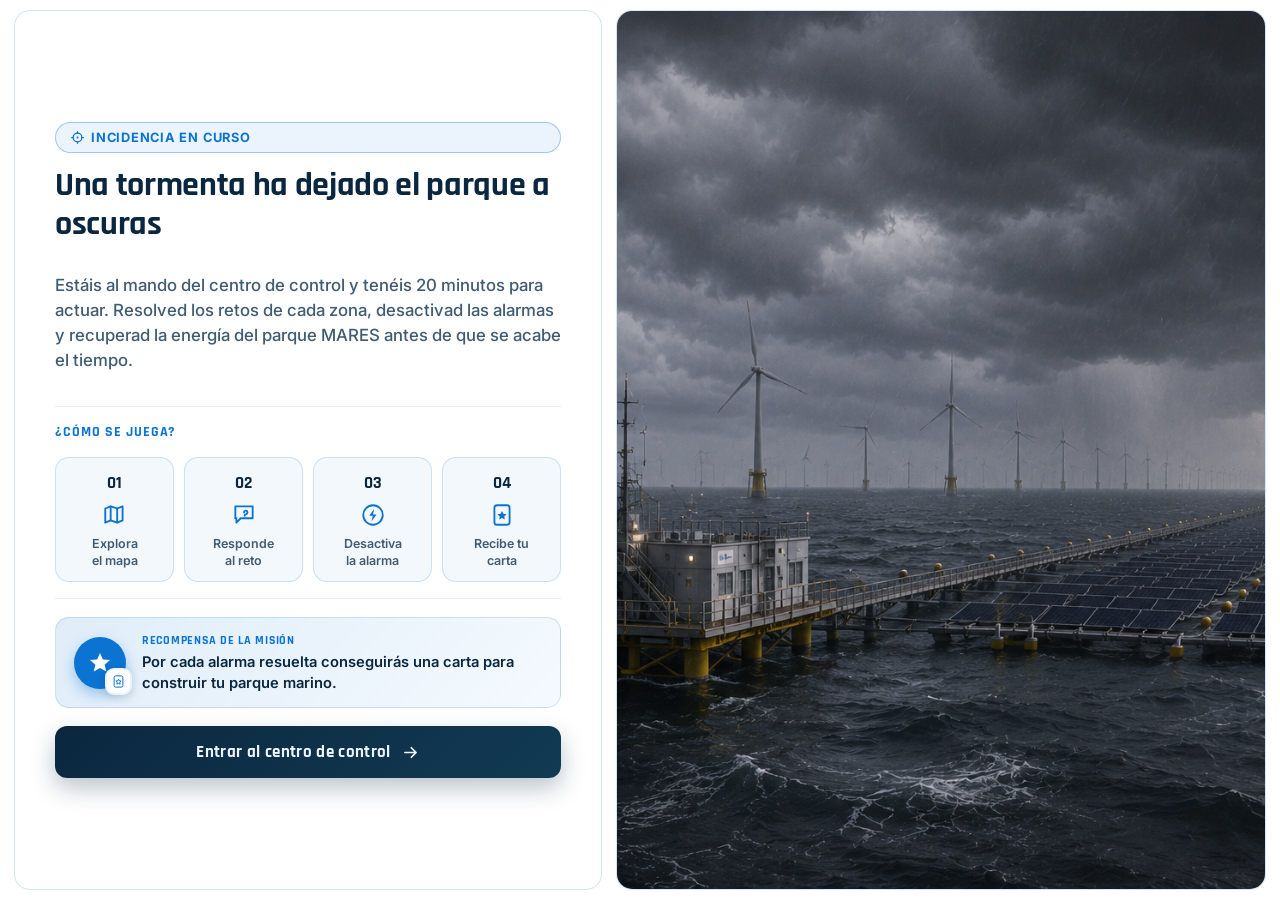
==== commit 8e8ab1e4: "v8 escape room virtual y fisico" ====
--- a/index.html
+++ b/index.html
@@ -3,10 +3,16 @@
 <head>
   <meta charset="UTF-8" />
   <meta name="viewport" content="width=device-width, initial-scale=1.0" />
-  <title>Juego centro de control · MARES</title>
-  <link rel="stylesheet" href="style.css" />
+  <title>Escape room · MARES</title>
+  <link rel="preconnect" href="https://fonts.googleapis.com">
+  <link rel="preconnect" href="https://fonts.gstatic.com" crossorigin>
+  <link href="https://fonts.googleapis.com/css2?family=Rajdhani:wght@500;600;700&family=Inter:wght@400;500;600;700;800&display=swap" rel="stylesheet">
+  <link rel="stylesheet" href="style_mares_pro_v3.css" />
 </head>
-<body>
+<body class="screen-start">
+
+<div class="ocean-bg" id="oceanBg" aria-hidden="true"></div>
+
 <div class="app">
 
   <header class="topbar">
@@ -15,35 +21,71 @@
         <svg viewBox="0 0 72 72"><path d="M15 49q6 5 12 0t12 0t12 0t12 0"/><path d="M15 59q6 5 12 0t12 0t12 0t12 0"/><path d="M36 14v27"/><path d="M36 22l16 10"/><path d="M36 22L20 32"/><circle cx="36" cy="22" r="3"/></svg>
       </div>
       <div>
-        <h1>Centro de control del parque MARES</h1>
-        <p>Juego de energías renovables marinas</p>
-      </div>
-    </div>
-    <div class="stats">
-      <div class="stat"><span>Alarmas activas</span><strong id="statAlarms">5</strong></div>
-      <div class="stat"><span>Energía recuperada</span><strong id="statEnergy">0%</strong></div>
-      <div class="stat"><span>Insignias</span><strong id="statBadges">0/5</strong></div>
+        <h1>Centro de control MARES</h1>
+        <p>Parque de energías renovables marinas</p>
+      </div>
+    </div>
+    <div class="hud-right">
+      <div class="hud-row-top">
+        <div class="status-chip"><span class="status-dot"></span> Sistema en línea</div>
+        <div class="timer-chip" id="timerChip">
+          <svg viewBox="0 0 24 24" aria-hidden="true"><circle cx="12" cy="13" r="8.5"/><path d="M12 9v4l3 2"/><path d="M9 2h6"/></svg>
+          <span id="timerValue">20:00</span>
+        </div>
+      </div>
+      <div class="stats">
+        <div class="stat"><span>Alarmas activas</span><strong id="statAlarms">5</strong></div>
+        <div class="stat"><span>Energía recuperada</span><strong id="statEnergy">0%</strong></div>
+        <div class="stat"><span>Insignias</span><strong id="statBadges">0/5</strong></div>
+      </div>
     </div>
   </header>
 
   <section class="start-screen" id="startScreen">
     <div class="start-grid">
       <div class="panel start-info">
-        <span class="kicker">Objetivo</span>
-        <h2>¡Desactiva las alarmas!</h2>
-        <p>Por cada alarma que desactives recibirás una insignia con las que podrás construir un parque de energías renovables marinas.</p>
+        <span class="kicker"><svg class="kicker-icon" viewBox="0 0 24 24" aria-hidden="true"><circle cx="12" cy="12" r="7"/><path d="M12 2v4M12 18v4M2 12h4M18 12h4"/><circle cx="12" cy="12" r="1.6" fill="currentColor" stroke="none"/></svg>Incidencia en curso</span>
+        <h2>Una tormenta ha dejado el parque a oscuras</h2>
+        <p>Estáis al mando del centro de control y tenéis 20 minutos para actuar. Resolved los retos de cada zona, desactivad las alarmas y recuperad la energía del parque MARES antes de que se acabe el tiempo.</p>
         <div class="rule-list">
           <h3>¿Cómo se juega?</h3>
-          <div><b>1</b><span>Selecciona cualquier alarma activa del mapa.</span></div>
-          <div><b>2</b><span>Si tienes dudas, pulsa el botón de pista de la pregunta.</span></div>
-          <div><b>3</b><span>Cada pregunta solo puede responderse una vez.</span></div>
-          <div><b>4</b><span>Si aciertas, la alarma se apaga y aumenta la energía que produce el parque.</span></div>
-        </div>
-        <button class="primary" id="startBtn" type="button">Iniciar misión</button>
+          <div class="step-grid">
+            <div class="step-card">
+              <span class="step-num">01</span>
+              <span class="step-icon" aria-hidden="true"><svg viewBox="0 0 24 24"><path d="M3 6l5-2 6 2 5-2v13l-5 2-6-2-5 2z"/><path d="M8 4v13M14 6v13"/></svg></span>
+              <span class="step-label">Explora<br>el mapa</span>
+            </div>
+            <div class="step-card">
+              <span class="step-num">02</span>
+              <span class="step-icon" aria-hidden="true"><svg viewBox="0 0 24 24"><path d="M4 4h16v11H9l-4 4v-4H4z"/><path d="M12 9.6a1.6 1.6 0 1 1 1.9 1.58c-.75.14-1.3.72-1.3 1.42v.2"/><circle cx="12" cy="15.4" r=".35" fill="currentColor" stroke="none"/></svg></span>
+              <span class="step-label">Responde<br>al reto</span>
+            </div>
+            <div class="step-card">
+              <span class="step-num">03</span>
+              <span class="step-icon" aria-hidden="true"><svg viewBox="0 0 24 24"><circle cx="12" cy="12" r="9"/><path d="M13 6.5l-4.5 6.3h3.2l-1 5 4.6-6.3h-3.3z" fill="currentColor" stroke="none"/></svg></span>
+              <span class="step-label">Desactiva<br>la alarma</span>
+            </div>
+            <div class="step-card">
+              <span class="step-num">04</span>
+              <span class="step-icon" aria-hidden="true"><svg viewBox="0 0 24 24"><rect x="5" y="3" width="14" height="18" rx="2.4"/><path d="M12 8.3l1.3 2.6 2.9.4-2.1 2 .5 2.9-2.6-1.4-2.6 1.4.5-2.9-2.1-2 2.9-.4z" fill="currentColor" stroke="none"/></svg></span>
+              <span class="step-label">Recibe tu<br>carta</span>
+            </div>
+          </div>
+        </div>
+        <div class="reward-note">
+          <span class="reward-note-icon" aria-hidden="true">
+            <span class="rn-main"><svg viewBox="0 0 24 24"><path d="M12 2l2.9 6.4 7.1.6-5.4 4.7 1.7 6.9L12 16.9 5.7 20.6l1.7-6.9L2 9l7.1-.6z"/></svg></span>
+            <span class="rn-badge"><svg viewBox="0 0 24 24"><rect x="5" y="3" width="14" height="18" rx="2.4"/><path d="M12 8.3l1.3 2.6 2.9.4-2.1 2 .5 2.9-2.6-1.4-2.6 1.4.5-2.9-2.1-2 2.9-.4z"/></svg></span>
+          </span>
+          <div class="reward-note-text">
+            <span class="reward-note-title">Recompensa de la misión</span>
+            <span>Por cada alarma resuelta conseguirás una carta para construir tu parque marino.</span>
+          </div>
+        </div>
+        <button class="primary" id="startBtn" type="button"><span>Entrar al centro de control</span><svg class="btn-arrow" viewBox="0 0 24 24" aria-hidden="true"><path d="M5 12h14M13 6l6 6-6 6"/></svg></button>
       </div>
       <div class="panel map-card start-preview">
-        <!--<span class="kicker small">Vista previa del parque</span>-->
-        <img id="mapPreviewSlot" class="map-preview" src="parque_vista.png" alt="Vista del parque marino MARES: aerogeneradores flotantes, plataforma solar flotante y dispositivos mareomotrices submarinos"/>
+        <img id="mapPreviewSlot" class="map-preview" src="tormenta.png" alt="Vista del parque marino MARES: aerogeneradores flotantes, plataforma solar flotante y dispositivos mareomotrices submarinos"/>
       </div>
     </div>
   </section>
@@ -53,16 +95,15 @@
     <div class="top-row">
       <section class="question-col" id="questionCol">
         <div class="panel empty-state">
-          <h2>Selecciona una alarma del mapa</h2>
-          <p>Puedes empezar por cualquier alarma. Una vez respondida, esa pregunta quedará bloqueada.</p>
+          <h2>Selecciona un sistema del mapa</h2>
+          <p>Elige una alarma activa para abrir su ficha técnica con una pregunta y tres posibles respuestas.</p>
         </div>
       </section>
 
       <section class="map-card panel">
       <div class="map-head">
         <div>
-          <!--<span class="kicker small">Esquema general del parque</span>-->
-          <h2>Mapa operativo</h2>
+          <h2>Mapa del parque</h2>
         </div>
         <div class="legend">
           <span><i class="dot alarm-dot"></i> Alarma activa</span>
@@ -70,15 +111,16 @@
         </div>
       </div>
 
+      <div class="map-frame">
       <svg id="parkMap" viewBox="0 50 1120 710" role="img" aria-label="Mapa operativo del parque marino MARES">
         <defs>
           <pattern id="water" width="80" height="80" patternUnits="userSpaceOnUse">
-            <rect width="80" height="80" fill="#eff9ff"/>
+            <rect width="80" height="80" fill="#0c2536"/>
             <path d="M12 25q10 7 20 0t20 0" class="water-line"/>
             <path d="M34 58q8 5 16 0t16 0" class="water-line soft"/>
           </pattern>
           <filter id="softShadow" x="-20%" y="-20%" width="140%" height="140%">
-            <feDropShadow dx="0" dy="6" stdDeviation="7" flood-color="#1f6ea5" flood-opacity="0.10"/>
+            <feDropShadow dx="0" dy="6" stdDeviation="7" flood-color="#00121e" flood-opacity="0.35"/>
           </filter>
         </defs>
 
@@ -115,24 +157,120 @@
           <text class="zone-title" x="145" y="274">BIODIVERSIDAD MARINA</text>
         </g>
       </svg>
+      </div>
       </section>
     </div>
 
-    <section class="reward-row panel hidden" id="rewardRow"></section>
   </main>
 
   <section class="final panel hidden" id="finale">
-    <div class="final-hero">
-      <div class="final-icon" id="finalIcon"></div>
-      <span class="kicker">Informe final</span>
-      <h2>Resultado de la misión</h2>
-      <p id="finalText"></p>
-    </div>
-    <div class="final-badges" id="finalBadges"></div>
-    <button class="primary" id="restartBtn" type="button">Reiniciar misión</button>
+    <div class="final-scroll">
+
+      <div class="final-top">
+        <div class="final-left">
+          <div class="mission-badge" id="missionBadge"></div>
+          <h2 id="finalHeadline">Informe final del parque</h2>
+          <p id="finalText"></p>
+
+          <div class="energy-card">
+            <span class="energy-card-label">Energía restablecida</span>
+            <div class="energy-card-row">
+              <div class="energy-ring-wrap">
+                <svg class="energy-ring" viewBox="0 0 100 100" aria-hidden="true">
+                  <circle class="energy-ring-track" cx="50" cy="50" r="42"/>
+                  <circle class="energy-ring-fill" id="energyRingFill" cx="50" cy="50" r="42"/>
+                </svg>
+                <svg class="energy-ring-bolt" viewBox="0 0 24 24" aria-hidden="true"><path d="M13 2L4 14h6l-1 8 9-12h-6l1-8z"/></svg>
+              </div>
+              <div class="energy-card-value">
+                <strong id="finalEnergyValue">0%</strong>
+                <span>Producción del parque</span>
+              </div>
+            </div>
+          </div>
+
+          <button class="primary final-restart" id="restartBtn" type="button"><span>Reiniciar misión</span></button>
+        </div>
+
+        <div class="final-right">
+          <div class="final-photo-frame">
+            <img class="final-photo-img" src="parque_vista.png" alt="Vista del parque marino MARES totalmente operativo: aerogeneradores flotantes, plataforma solar flotante y dispositivos mareomotrices submarinos"/>
+          </div>
+        </div>
+      </div>
+
+      <div class="collection">
+        <div class="collection-head">
+          <div class="collection-head-icon" aria-hidden="true">
+            <svg viewBox="0 0 24 24"><rect x="3" y="3" width="7" height="7" rx="1.4"/><rect x="14" y="3" width="7" height="7" rx="1.4"/><rect x="3" y="14" width="7" height="7" rx="1.4"/><rect x="14" y="14" width="7" height="7" rx="1.4"/></svg>
+          </div>
+          <div>
+            <h3>Tu colección MARES</h3>
+            <p>Estas son las cartas de tecnología que has conseguido.</p>
+          </div>
+        </div>
+        <div class="collection-body">
+          <div class="collection-grid" id="collectionGrid"></div>
+          <div class="collection-side">
+            <div class="collection-side-icon" aria-hidden="true">★</div>
+            <span class="collection-side-kicker">Colección completa</span>
+            <strong id="collectionCount">0/5</strong>
+            <span class="collection-side-caption">cartas conseguidas</span>
+            <p id="collectionNote"></p>
+          </div>
+        </div>
+      </div>
+    </div>
   </section>
   </div>
+
+  <div class="modal hidden" id="resultModal" role="dialog" aria-modal="true" aria-labelledby="resultTitle">
+    <div class="modal-card">
+      <div class="modal-head">
+        <div class="modal-icon" id="resultIcon"></div>
+        <div>
+          <span>Resultado</span>
+          <h4 id="resultTitle">Resultado</h4>
+        </div>
+        <button class="modal-close" id="resultClose" type="button" aria-label="Cerrar">×</button>
+      </div>
+      <div class="modal-body">
+        <p id="resultMsg"></p>
+        <button class="primary modal-continue" id="resultContinue" type="button"><span>Continuar</span></button>
+      </div>
+    </div>
+  </div>
+  <div class="modal hidden memory-modal" id="memoryModal" role="dialog" aria-modal="true" aria-labelledby="memoryModalTitle">
+    <div class="modal-card memory-modal-card">
+      <div class="modal-head">
+        <div class="modal-icon" aria-hidden="true"><svg viewBox="0 0 24 24"><path d="M2 8h13a2.5 2.5 0 1 0-2-4"/><path d="M2 13h17a2.5 2.5 0 1 1-2 4"/></svg></div>
+        <div>
+          <span>Actividad</span>
+          <h4 id="memoryModalTitle">Memoria · Eólica marina</h4>
+        </div>
+        <button class="modal-close" id="memoryClose" type="button" aria-label="Cerrar">×</button>
+      </div>
+      <div class="modal-body memory-modal-body">
+        <iframe id="memoryFrame" class="memory-frame" title="Juego de memoria de curiosidades de la eólica marina" src="" loading="lazy"></iframe>
+      </div>
+    </div>
+  </div>
+  <div class="modal hidden memory-modal puzzle-modal" id="puzzleModal" role="dialog" aria-modal="true" aria-labelledby="puzzleModalTitle">
+    <div class="modal-card memory-modal-card puzzle-modal-card">
+      <div class="modal-head">
+        <div class="modal-icon" aria-hidden="true"><svg viewBox="0 0 24 24"><path d="M4 4h7v7H4zM13 4h7v7h-7zM4 13h7v7H4zM13 13h7v7h-7z"/></svg></div>
+        <div>
+          <span>Actividad</span>
+          <h4 id="puzzleModalTitle">Puzle · Parque marino</h4>
+        </div>
+        <button class="modal-close" id="puzzleClose" type="button" aria-label="Cerrar">×</button>
+      </div>
+      <div class="modal-body memory-modal-body">
+        <iframe id="puzzleFrame" class="memory-frame puzzle-frame" title="Puzle del parque marino híbrido" src="" loading="lazy"></iframe>
+      </div>
+    </div>
+  </div>
 </div>
-<script src="app.js"></script>
+<script src="app_mares_pro_v3.js"></script>
 </body>
 </html>
--- a/style_mares_pro_v3.css
+++ b/style_mares_pro_v3.css
@@ -0,0 +1,417 @@
+/* ============================================================
+   MISIÓN MARES · Centro de control — HUD técnico oceánico
+   Sin mascota, sin confeti: estética de sala de control real.
+   Paleta: navy profundo + cian frío + alarma roja / éxito verde.
+   Todo el layout cabe en 100vh (ver bloque final "sin scroll").
+   ============================================================ */
+:root{
+  --bg-deep:#081826;
+  --bg-deep2:#0b2130;
+  --panel:#0d2534;
+  --ink:#e6f1f7;
+  --muted:#82a2b6;
+  --line:rgba(120,170,195,.22);
+  --line-bright:rgba(90,200,225,.5);
+  --accent:#33c2e8;
+  --accent2:#4fd3a8;
+  --amber:#e0a95c;
+  --bad:#ef5468;
+  --ok:#33d199;
+  --shadow:0 16px 36px rgba(0,6,14,.55);
+  --r:16px;
+  --font-display:'Rajdhani',ui-sans-serif,'Segoe UI',sans-serif;
+  --font-body:'Inter',ui-sans-serif,system-ui,sans-serif;
+}
+*{box-sizing:border-box}
+html,body{margin:0;padding:0;height:100%}
+body{
+  height:100vh;overflow:hidden;position:relative;
+  font-family:var(--font-body);color:var(--ink);
+  background:
+    radial-gradient(circle at 10% 6%,rgba(51,194,232,.10),transparent 32%),
+    radial-gradient(circle at 92% 20%,rgba(79,211,168,.07),transparent 30%),
+    linear-gradient(180deg,var(--bg-deep) 0%,var(--bg-deep2) 100%);
+}
+body::before{
+  content:"";position:fixed;inset:0;pointer-events:none;z-index:0;opacity:.25;
+  background-image:
+    linear-gradient(rgba(120,170,195,.05) 1px,transparent 1px),
+    linear-gradient(90deg,rgba(120,170,195,.05) 1px,transparent 1px);
+  background-size:38px 38px;
+}
+button{font-family:inherit}
+.hidden{display:none!important}
+.app{height:100vh;max-height:100vh;margin:0 auto;max-width:1560px;padding:10px 14px;display:flex;flex-direction:column;gap:8px;overflow:hidden;position:relative;z-index:2}
+
+/* ---------- ambiente de fondo: burbujas discretas ---------- */
+.ocean-bg{position:fixed;inset:0;z-index:0;overflow:hidden;pointer-events:none}
+.bubble{
+  position:absolute;bottom:-30px;left:var(--left);width:var(--size);height:var(--size);
+  border-radius:50%;background:radial-gradient(circle at 32% 28%,rgba(230,241,247,.18),rgba(51,194,232,.02) 70%);
+  border:1px solid rgba(150,205,225,.10);
+  animation:bubbleRise var(--dur) linear var(--delay) infinite;
+}
+@keyframes bubbleRise{
+  0%{transform:translate(0,0);opacity:0}
+  10%{opacity:.35}
+  90%{opacity:.2}
+  100%{transform:translate(var(--drift),-112vh);opacity:0}
+}
+
+/* ---------- paneles HUD con esquina técnica ---------- */
+.panel{
+  position:relative;background:linear-gradient(160deg,rgba(255,255,255,.03),rgba(255,255,255,.005)),var(--panel);
+  border:1px solid var(--line);border-radius:var(--r);box-shadow:var(--shadow);
+}
+.panel::before{content:"";position:absolute;top:-1px;left:-1px;width:16px;height:16px;pointer-events:none;border-top:2px solid var(--accent);border-left:2px solid var(--accent);border-radius:var(--r) 0 0 0;opacity:.8}
+.panel::after{content:"";position:absolute;bottom:-1px;right:-1px;width:16px;height:16px;pointer-events:none;border-bottom:2px solid var(--accent2);border-right:2px solid var(--accent2);border-radius:0 0 var(--r) 0;opacity:.8}
+
+/* ---------- topbar: solo visible en la pantalla de mapa (centro de control) ---------- */
+.topbar{display:flex;align-items:center;justify-content:space-between;gap:16px;flex-wrap:wrap;padding:10px 16px;flex:0 0 auto;background:rgba(9,26,38,.85);border:1px solid var(--line);border-radius:14px;box-shadow:var(--shadow)}
+body.screen-final .topbar{display:none}
+body.screen-start .topbar{display:none}
+.brand{display:flex;align-items:center;gap:12px}
+.brand-icon{width:42px;height:42px;border-radius:11px;background:rgba(51,194,232,.08);border:1px solid var(--line);display:grid;place-items:center;flex-shrink:0}
+.brand-icon svg{width:26px;height:26px;stroke:var(--accent);stroke-width:4;fill:none;stroke-linecap:round;stroke-linejoin:round}
+.brand h1{margin:0;font-family:var(--font-display);font-weight:700;letter-spacing:.02em;font-size:1.15rem;color:#fff}
+.brand p{margin:1px 0 0;color:var(--muted);font-size:.76rem;font-weight:500}
+.hud-right{display:flex;flex-direction:column;align-items:flex-end;gap:6px}
+.hud-row-top{display:flex;align-items:center;gap:10px}
+.status-chip{display:flex;align-items:center;gap:7px;font-size:.68rem;font-weight:600;color:var(--accent2);background:rgba(79,211,168,.07);border:1px solid rgba(79,211,168,.3);border-radius:999px;padding:4px 10px}
+.status-dot{width:7px;height:7px;border-radius:50%;background:var(--accent2);box-shadow:0 0 6px var(--accent2);animation:blink 1.8s ease-in-out infinite}
+@keyframes blink{0%,100%{opacity:1}50%{opacity:.4}}
+
+/* ---------- cuenta atrás de la misión (escape room) ---------- */
+.timer-chip{display:flex;align-items:center;gap:7px;font-family:var(--font-display);font-weight:700;font-size:1rem;letter-spacing:.03em;color:var(--accent);background:rgba(51,194,232,.08);border:1px solid rgba(51,194,232,.35);border-radius:999px;padding:5px 14px 5px 10px;transition:color .2s ease,border-color .2s ease,background .2s ease}
+.timer-chip svg{width:17px;height:17px;stroke:currentColor;stroke-width:2;fill:none;stroke-linecap:round;stroke-linejoin:round;flex-shrink:0}
+.timer-chip.warning{color:var(--amber);background:rgba(224,169,92,.1);border-color:rgba(224,169,92,.4)}
+.timer-chip.critical{color:var(--bad);background:rgba(239,84,104,.12);border-color:rgba(239,84,104,.45);animation:timerPulse 1s ease-in-out infinite}
+@keyframes timerPulse{0%,100%{opacity:1}50%{opacity:.55}}
+body.screen-start .timer-chip,body.screen-final .timer-chip{display:none}
+.stats{display:flex;gap:8px;flex-wrap:wrap}
+.stat{min-width:108px;text-align:center;background:rgba(255,255,255,.02);border:1px solid var(--line);border-radius:10px;padding:6px 12px}
+.stat span{display:block;text-transform:uppercase;letter-spacing:.07em;color:var(--muted);font-size:.6rem;font-weight:600}
+.stat strong{display:block;font-family:var(--font-display);font-weight:700;font-size:1.1rem;color:var(--accent);margin-top:1px}
+.progress-shell{width:100%;height:6px;background:rgba(255,255,255,.06);border-radius:999px;overflow:hidden;border:1px solid var(--line);margin-top:5px}
+.progress-bar{height:100%;width:0;background:linear-gradient(90deg,var(--accent),var(--accent2));border-radius:999px;transition:width .4s ease}
+
+/* ---------- textos y estructura común ---------- */
+.kicker{display:inline-flex;align-items:center;gap:6px;padding:7px 14px;background:rgba(51,194,232,.08);border:1px solid rgba(51,194,232,.35);color:var(--accent);font-size:.8rem;font-weight:700;text-transform:uppercase;letter-spacing:.06em;border-radius:999px}
+.kicker-icon{width:15px;height:15px;stroke:currentColor;stroke-width:2;fill:none}
+.rule-list{border:0;margin:12px 0;padding:0;display:grid;gap:6px}
+.rule-list h3{margin:0 0 4px;color:var(--accent2);font-size:.86rem;text-transform:uppercase;letter-spacing:.07em;font-family:var(--font-display);font-weight:700}
+.primary{position:relative;width:100%;border:0;border-radius:12px;background:linear-gradient(135deg,#1c8fb8,var(--accent));color:#04222c;padding:11px 16px;font-weight:700;font-family:var(--font-display);font-size:.94rem;letter-spacing:.02em;cursor:pointer;box-shadow:0 8px 18px rgba(51,194,232,.22);transition:transform .15s ease,box-shadow .15s ease}
+.primary:hover{transform:translateY(-1px);box-shadow:0 10px 22px rgba(51,194,232,.3)}
+.primary:active{transform:translateY(0)}
+
+/* ---------- pantalla inicial ---------- */
+/* ============================================================
+   PANTALLA DE INICIO — misma paleta clara que el informe final:
+   fondo blanco, tarjetas blancas, acento azul y titulares navy.
+   ============================================================ */
+body.screen-start{
+  background:#ffffff;
+}
+body.screen-start::before{display:none}
+body.screen-start .ocean-bg{display:none}
+.start-screen .panel{
+  background:#ffffff;border:1px solid rgba(11,115,209,.18);box-shadow:none;
+}
+.start-screen .panel::before,.start-screen .panel::after{display:none}
+.start-screen .kicker{background:rgba(11,115,209,.08);border-color:rgba(11,115,209,.35);color:#0b73d1}
+body.screen-start .topbar{background:#ffffff;border-color:rgba(11,39,64,.08);box-shadow:0 14px 30px rgba(90,120,150,.14)}
+body.screen-start .brand-icon{background:rgba(11,115,209,.08);border-color:rgba(11,115,209,.25)}
+body.screen-start .brand-icon svg{stroke:#0b73d1}
+body.screen-start .brand h1{color:#0b2740}
+body.screen-start .brand p{color:#5c7688}
+.start-screen .rule-list{border-top:1px solid rgba(11,39,64,.08);border-bottom:1px solid rgba(11,39,64,.08);margin:16px 0;padding:16px 0;display:grid;gap:14px}
+.start-screen .rule-list h3{color:#0b73d1;margin-bottom:2px}
+.step-grid{display:grid;grid-template-columns:repeat(4,1fr);gap:10px}
+.step-card{background:#f3f8fd;border:1px solid rgba(11,115,209,.18);border-radius:14px;padding:14px 8px 12px;display:flex;flex-direction:column;align-items:center;text-align:center;gap:6px}
+.step-num{font-family:var(--font-display);font-weight:700;font-size:1.05rem;color:#0b2740}
+.step-icon{display:grid;place-items:center;width:30px;height:30px;color:#0b73d1}
+.step-icon svg{width:26px;height:26px;fill:none;stroke:currentColor;stroke-width:1.7;stroke-linecap:round;stroke-linejoin:round}
+.step-label{font-size:.78rem;line-height:1.3;color:#3f5c72;font-weight:600}
+.start-screen .primary{background:linear-gradient(135deg,#0b2740,#123a53);color:#eaf6ff;box-shadow:0 10px 24px rgba(11,39,64,.28);font-size:1.05rem;padding:15px 18px;display:flex;align-items:center;justify-content:center;gap:10px}
+.start-screen .primary:hover{box-shadow:0 12px 28px rgba(11,115,209,.34)}
+.btn-arrow{width:19px;height:19px;stroke:currentColor;stroke-width:2.2;fill:none;stroke-linecap:round;stroke-linejoin:round}
+
+.start-screen{flex:1;min-height:0;margin:0;display:flex;flex-direction:column}
+.start-grid{flex:1;min-height:0;display:grid;grid-template-columns:.95fr 1.05fr;gap:14px;align-items:stretch}
+.start-info{padding:36px 40px;display:flex;flex-direction:column;justify-content:center;overflow-y:auto}
+.start-info h2{font-family:var(--font-display);font-weight:700;font-size:2.1rem;letter-spacing:-.01em;line-height:1.15;margin:14px 0 12px;color:#0b2740}
+.start-info>p{color:#3f5c72;font-size:1.05rem;line-height:1.5;font-weight:500}
+.reward-note{display:flex;align-items:center;gap:16px;margin:2px 0 18px;padding:14px 18px;background:linear-gradient(135deg,rgba(11,115,209,.13),rgba(47,150,230,.05));border:1px solid rgba(11,115,209,.18);border-radius:14px;color:#0b2740}
+.reward-note-text{display:flex;flex-direction:column;gap:3px;font-size:.92rem;line-height:1.4;font-weight:600}
+.reward-note-title{font-family:var(--font-display);font-weight:700;font-size:.76rem;text-transform:uppercase;letter-spacing:.06em;color:#0b73d1}
+.reward-note-icon{position:relative;flex-shrink:0;width:52px;height:52px}
+.rn-main{position:absolute;inset:0;border-radius:50%;background:#0b73d1;display:grid;place-items:center;box-shadow:0 6px 14px rgba(11,115,209,.35)}
+.rn-main svg{width:24px;height:24px;fill:#fff}
+.rn-badge{position:absolute;right:-6px;bottom:-6px;width:27px;height:27px;border-radius:9px;background:#fff;border:2px solid #eaf3fb;display:grid;place-items:center;box-shadow:0 3px 8px rgba(11,39,64,.18)}
+.rn-badge svg{width:15px;height:15px;stroke:#0b73d1;stroke-width:1.6;fill:none}
+.start-preview{padding:0;overflow:hidden;position:relative;display:flex;min-height:0}
+.map-preview{width:100%;height:100%;object-fit:cover;display:block;pointer-events:none;user-select:none}
+
+/* ---------- pantalla de juego ---------- */
+#gameScreen{flex:1;min-height:0;display:flex;flex-direction:column}
+.layout{flex:1;min-height:0;display:flex;flex-direction:column;margin-top:0;gap:8px}
+.top-row{flex:1;min-height:0;display:grid;grid-template-columns:minmax(340px,.72fr) minmax(700px,1.62fr);gap:14px;align-items:stretch}
+.question-col{display:flex;height:100%;min-height:0}
+.question-col>*{width:100%}
+.map-card{padding:0;overflow:hidden;display:flex;flex-direction:column;height:100%;min-height:0}
+.map-head{display:flex;justify-content:space-between;align-items:flex-end;gap:12px;padding:12px 18px 8px;border-bottom:1px solid var(--line)}
+.map-head h2{margin:0;font-family:var(--font-display);font-weight:700;font-size:1.15rem;color:#fff;letter-spacing:.01em}
+.legend{display:flex;gap:10px;flex-wrap:wrap;color:var(--muted);font-size:.7rem;font-weight:600}
+.dot{display:inline-block;width:10px;height:10px;border-radius:50%;margin-right:5px;border:2px solid currentColor}
+.alarm-dot{color:var(--bad)}
+.ok-dot{color:var(--accent2)}
+.map-frame{position:relative;flex:1;min-height:0;display:flex;align-items:center;justify-content:center;overflow:hidden;padding:4px 10px}
+#parkMap{width:auto;height:100%;max-width:100%;max-height:100%;margin:0 auto;display:block}
+.water-line{stroke:rgba(51,194,232,.28);stroke-width:2;fill:none;opacity:.8}
+.water-line.soft{opacity:.4}
+.zone{cursor:pointer}
+.zone.locked{cursor:default;pointer-events:none;opacity:.5}
+.zone-hit{fill:transparent;stroke:none}
+.zone-title{fill:#c9dde8;font-size:12px;font-weight:600;text-anchor:middle;letter-spacing:.015em;font-family:var(--font-body)}
+.zone:hover .zone-title{fill:var(--accent)}
+.zone.selected .zone-title{fill:var(--amber)}
+.zone.selected .asset-grid,.zone.selected .substation{filter:drop-shadow(0 0 8px rgba(51,194,232,.3))}
+
+.ring-pulse{fill:none;stroke:var(--bad);stroke-width:4;opacity:.55}
+.zone.alarm .asset-alarm .ring-pulse{animation:ringPulse 1.6s ease-in-out infinite}
+@keyframes ringPulse{0%,100%{stroke-width:3;opacity:.3}50%{stroke-width:6;opacity:.75}}
+.zone.wrong .asset-alarm .ring-pulse{animation:none;stroke-width:4;opacity:.85}
+.asset-dot{fill:var(--bad);stroke:#fff;stroke-width:2}
+.zone.done .ring-pulse{stroke:var(--ok);opacity:.55;animation:none}
+.zone.done .asset-dot{display:none}
+.asset-grid line,.asset-grid path,.asset-grid rect,.asset-grid circle:not(.ring-pulse):not(.asset-dot),
+.substation line,.substation path,.substation rect{stroke:#7fa6b8;stroke-width:3;fill:none;stroke-linecap:round;stroke-linejoin:round;opacity:.55}
+.zone .asset-alarm{opacity:1}
+.zone.alarm .asset-alarm line,.zone.alarm .asset-alarm path,.zone.alarm .asset-alarm rect,.zone.alarm .asset-alarm circle:not(.ring-pulse):not(.asset-dot){opacity:1;stroke:#dbeeff}
+.zone.done .wind-rotor{transform-box:fill-box;transform-origin:center;animation:spin 3s linear infinite}
+.zone.done .solar-shine{animation:glow 1.3s ease-in-out infinite alternate}
+.zone.done .tide-wave,.zone.done .bio-sway{animation:wave 2.2s linear infinite}
+.zone.done .electric-pulse{animation:electric 1.2s ease-in-out infinite alternate}
+@keyframes spin{to{transform:rotate(360deg)}}
+@keyframes glow{from{opacity:.3}to{opacity:.9}}
+@keyframes wave{to{transform:translateX(8px)}}
+@keyframes electric{from{opacity:.4}to{opacity:.9}}
+.asset{pointer-events:none}
+
+/* ---------- columna de preguntas ---------- */
+.empty-state{text-align:center;padding:20px;height:100%;min-height:0;display:flex;flex-direction:column;justify-content:center;align-items:center;gap:4px}
+.empty-state h2{font-family:var(--font-display);font-weight:700;color:#fff;font-size:1.05rem;margin:0 0 4px}
+.empty-state p{max-width:320px;margin:0 auto;color:var(--muted);font-size:.8rem;font-weight:500}
+.question-panel{padding:0;overflow:hidden;display:flex;flex-direction:column;height:100%;min-height:0;max-height:100%}
+.mission-top{display:grid;grid-template-columns:44px 1fr;gap:10px;align-items:center;padding:12px 16px;border-bottom:1px solid var(--line);background:rgba(51,194,232,.04)}
+.mission-icon{width:44px;height:44px;border-radius:11px;background:rgba(255,255,255,.03);border:1px solid var(--line);display:grid;place-items:center}
+.mission-icon svg{width:28px;height:28px}
+.mission-meta{font-size:.62rem;text-transform:uppercase;letter-spacing:.09em;font-weight:700;color:var(--accent)}
+.mission-top-text{min-width:0}
+.mission-meta-row{display:flex;align-items:center;gap:8px}
+.mission-top h3{margin:2px 0 0;font-family:var(--font-display);font-weight:700;font-size:1.15rem;color:#fff}
+.mission-body{flex:1;display:flex;flex-direction:column;justify-content:flex-start;padding:18px 26px;min-height:0;overflow-y:auto}
+
+.question-label{font-size:.72rem;text-transform:uppercase;letter-spacing:.08em;font-weight:700;color:var(--muted);margin-bottom:9px}
+
+/* ---------- aviso de prueba física (escape room: cartas / puzle de cables) ---------- */
+.physical-tag{display:inline-flex;align-items:center;gap:5px;margin-left:auto;font-size:.6rem;text-transform:uppercase;letter-spacing:.07em;font-weight:700;color:var(--amber);background:rgba(224,169,92,.1);border:1px solid rgba(224,169,92,.4);border-radius:999px;padding:4px 10px;flex-shrink:0}
+.physical-tag svg{width:12px;height:12px;stroke:currentColor;stroke-width:2.2;fill:none}
+.physical-callout{display:flex;gap:12px;align-items:flex-start;background:rgba(224,169,92,.07);border:1px solid rgba(224,169,92,.32);border-left:3px solid var(--amber);border-radius:12px;padding:13px 16px;margin-bottom:20px;max-width:560px}
+.physical-callout-icon{width:30px;height:30px;flex-shrink:0;border-radius:9px;background:rgba(224,169,92,.14);display:grid;place-items:center;color:var(--amber)}
+.physical-callout-icon svg{width:18px;height:18px;stroke:currentColor;stroke-width:1.8;fill:none;stroke-linecap:round;stroke-linejoin:round}
+.physical-callout-text{font-size:.86rem;line-height:1.42;color:#f3e4cd;font-weight:500}
+.physical-callout-text strong{color:var(--amber);display:block;font-family:var(--font-display);font-size:.72rem;text-transform:uppercase;letter-spacing:.06em;margin-bottom:3px}
+.question-text{font-size:1.32rem!important;line-height:1.28!important;color:#fff!important;font-weight:600;margin:0 0 20px!important;font-family:var(--font-display);max-width:560px}
+.options{display:grid;gap:12px;margin-bottom:6px;max-width:560px}
+.opt{display:grid;grid-template-columns:34px 1fr;gap:12px;align-items:center;border:1px solid var(--line);background:rgba(255,255,255,.02);border-radius:12px;padding:14px 16px;cursor:pointer;text-align:left;color:var(--ink);font-weight:500;font-size:1rem;transition:.14s ease}
+.opt:hover:not(:disabled){border-color:var(--line-bright);background:rgba(51,194,232,.05)}
+.opt span:first-child{width:30px;height:30px;border-radius:50%;background:rgba(51,194,232,.10);display:grid;place-items:center;color:var(--accent);font-weight:700;font-size:.86rem}
+.opt.selected{border-color:var(--accent);background:rgba(51,194,232,.08)}
+.opt.right{border-color:var(--ok);background:rgba(51,209,153,.08)}
+.opt.wrong{border-color:var(--bad);background:rgba(239,84,104,.08)}
+.opt:disabled{cursor:default;opacity:.85}
+
+.actions{display:flex;justify-content:center;gap:8px;margin-top:22px}
+
+/* ---------- verdadero / falso (biodiversidad) ---------- */
+.tf-list{display:grid;gap:10px;max-width:560px;margin-bottom:6px}
+.tf-item{border:1px solid var(--line);background:rgba(255,255,255,.02);border-radius:12px;padding:12px 14px;display:flex;align-items:center;justify-content:space-between;gap:14px;flex-wrap:wrap}
+.tf-text{margin:0;color:var(--ink);font-size:.92rem;font-weight:500;line-height:1.35;flex:1;min-width:180px}
+.tf-btns{display:flex;gap:8px;flex-shrink:0}
+.tf-btn{border:1px solid var(--line);background:rgba(255,255,255,.03);color:var(--muted);border-radius:9px;padding:7px 14px;font-weight:700;font-size:.78rem;font-family:var(--font-display);cursor:pointer;transition:.14s ease}
+.tf-btn:hover:not(:disabled){border-color:var(--line-bright);color:var(--ink)}
+.tf-btn.selected{border-color:var(--accent);background:rgba(51,194,232,.12);color:#fff}
+.tf-btn.right{border-color:var(--ok);background:rgba(51,209,153,.14);color:var(--ok)}
+.tf-btn.wrong{border-color:var(--bad);background:rgba(239,84,104,.14);color:#ff96a3}
+.tf-btn.reveal{border-color:var(--ok);color:var(--ok);opacity:.6}
+.tf-btn:disabled{cursor:default}
+
+/* ---------- introducción de código (subestación) ---------- */
+.code-entry{max-width:420px;margin-bottom:6px}
+.code-label{display:block;font-size:.72rem;text-transform:uppercase;letter-spacing:.07em;font-weight:700;color:var(--muted);margin-bottom:8px}
+.code-input{width:100%;border:1px solid var(--line);background:rgba(255,255,255,.03);border-radius:12px;padding:13px 16px;color:#fff;font-family:var(--font-display);font-weight:700;font-size:1.1rem;letter-spacing:.06em;text-transform:uppercase;outline:none;transition:border-color .15s ease}
+.code-input::placeholder{color:var(--muted);text-transform:none;font-weight:500;letter-spacing:normal}
+.code-input:focus{border-color:var(--line-bright)}
+.code-input:disabled{opacity:.7}
+.confirm{border:0;background:linear-gradient(135deg,#1c8fb8,var(--accent));color:#04222c;border-radius:12px;padding:12px 40px;font-weight:700;font-size:.94rem;font-family:var(--font-display);letter-spacing:.02em;cursor:pointer;box-shadow:0 8px 18px rgba(51,194,232,.2);transition:transform .15s ease,box-shadow .15s ease}
+.confirm:hover:not(:disabled){transform:translateY(-1px)}
+.confirm:disabled{opacity:.35;cursor:default;box-shadow:none}
+
+/* ---------- feedback con icono de estado (revisión de preguntas ya respondidas) ---------- */
+.feedback{margin-top:8px;padding:0;border-radius:12px;display:none}
+.feedback.show{display:block}
+.feedback-inner{display:flex;align-items:center;gap:10px;padding:9px 12px;border-radius:12px}
+.feedback.ok .feedback-inner{background:rgba(51,209,153,.08);border:1px solid rgba(51,209,153,.35)}
+.feedback.err .feedback-inner{background:rgba(239,84,104,.08);border:1px solid rgba(239,84,104,.35)}
+.feedback-icon{width:32px;height:32px;flex-shrink:0}
+.feedback-msg{color:#e6f1f7;font-size:.8rem;line-height:1.35;font-weight:500}
+.feedback.ok .feedback-msg strong{color:var(--accent2)}
+.feedback.err .feedback-msg strong{color:#ff96a3}
+.status-ico-ring{fill:none;stroke-width:2.4}
+.status-ico-ring.ok{stroke:var(--ok)}
+.status-ico-ring.err{stroke:var(--bad)}
+.status-ico-mark{fill:none;stroke-width:2.6;stroke-linecap:round;stroke-linejoin:round}
+.feedback.ok .status-ico-mark{stroke:var(--ok)}
+.feedback.err .status-ico-mark{stroke:var(--bad)}
+.status-ico-dot{stroke:none}
+.feedback.ok .status-ico-dot{fill:var(--ok)}
+.feedback.err .status-ico-dot{fill:var(--bad)}
+.modal.ok .status-ico-mark{stroke:var(--ok)}
+.modal.err .status-ico-mark{stroke:var(--bad)}
+.modal.ok .status-ico-dot{fill:var(--ok)}
+.modal.err .status-ico-dot{fill:var(--bad)}
+
+/* ---------- ventana emergente de resultado (correcto / incorrecto) ---------- */
+.modal{position:fixed;inset:0;background:rgba(3,12,20,.68);display:flex;align-items:center;justify-content:center;z-index:100;padding:20px;backdrop-filter:blur(4px)}
+.modal.hidden{display:none!important}
+.modal-card{width:min(420px,94vw);background:linear-gradient(160deg,#123244,#0d2534);border:1px solid var(--line-bright);border-radius:18px;box-shadow:0 26px 60px rgba(0,6,14,.6);overflow:hidden}
+.modal-head{display:grid;grid-template-columns:48px 1fr 32px;gap:10px;align-items:center;padding:16px 18px;border-bottom:1px solid var(--line)}
+.modal-icon{width:48px;height:48px;border-radius:12px;background:rgba(255,255,255,.03);border:1px solid var(--line);display:grid;place-items:center}
+.modal-icon svg{width:30px;height:30px}
+.modal-head span{font-size:.68rem;text-transform:uppercase;letter-spacing:.08em;font-weight:700;color:var(--muted)}
+.modal-head h4{margin:2px 0 0;color:#fff;font-size:1.05rem;font-family:var(--font-display);font-weight:700}
+.modal.ok .modal-head h4{color:var(--accent2)}
+.modal.err .modal-head h4{color:#ff96a3}
+.modal-close{width:32px;height:32px;border:1px solid var(--line);background:rgba(255,255,255,.03);color:var(--muted);border-radius:50%;font-size:1.05rem;cursor:pointer}
+.modal-body{padding:18px 20px 20px}
+.modal-body p{margin:0 0 16px;color:#d7e8ef;font-size:.94rem;line-height:1.5;font-weight:500}
+.modal-continue{width:100%}
+
+/* ---------- ventana emergente del juego de memoria (reto eólico) ---------- */
+.memory-modal-card{width:min(760px,94vw)}
+.memory-modal-body{padding:0}
+.memory-frame{width:100%;height:min(72vh,640px);border:0;display:block;background:#fff}
+.memory-open-btn{margin-top:10px;display:flex;width:fit-content;align-items:center;gap:8px;border:1px solid rgba(224,169,92,.4);background:rgba(224,169,92,.12);color:var(--amber);font-family:var(--font-display);font-weight:700;font-size:.78rem;letter-spacing:.03em;text-transform:uppercase;border-radius:999px;padding:8px 16px;cursor:pointer;transition:.14s ease}
+.memory-open-btn:hover{background:rgba(224,169,92,.2)}
+.memory-open-btn svg{width:15px;height:15px;stroke:currentColor;stroke-width:2.2;fill:none;stroke-linecap:round;stroke-linejoin:round;flex-shrink:0}
+
+/* ---------- ventana emergente del puzle (reto subestación) — más ancha que la de memoria ---------- */
+.puzzle-modal-card{width:min(1040px,96vw)}
+.puzzle-frame{height:min(78vh,760px)}
+
+/* ============================================================
+   INFORME FINAL — "se sale del centro de control": paleta de
+   día distinta a la sala de control, escena única como hilo
+   conductor en vez de cajas sueltas.
+   ============================================================ */
+body.screen-final{
+  background:#ffffff;
+}
+body.screen-final::before{display:none}
+body.screen-final .ocean-bg{display:none}
+
+.final{
+  flex:1;min-height:0;overflow-y:auto;margin-top:0;padding:0;border-radius:0;text-align:left;
+  display:block;
+  background:transparent;border:0;
+  box-shadow:none;
+}
+.final::before,.final::after{display:none}
+.final-scroll{padding:0}
+
+/* ---------- cabecera: insignia de misión, titular, energía ---------- */
+.final-top{display:grid;grid-template-columns:minmax(300px,420px) 1fr;gap:14px;align-items:stretch}
+.final-left{display:flex;flex-direction:column;max-width:420px;background:#ffffff;border:1px solid rgba(11,115,209,.18);border-radius:16px;padding:28px 26px;box-shadow:none}
+.mission-badge{display:inline-flex;align-items:center;gap:7px;font-family:var(--font-display);font-weight:700;font-size:.78rem;letter-spacing:.03em;color:#0b73d1;text-transform:uppercase;margin-bottom:8px;background:rgba(11,115,209,.08);border:1px solid rgba(11,115,209,.18);border-radius:999px;padding:6px 13px}
+.mission-badge svg{width:20px;height:20px;stroke:#0b73d1;stroke-width:2.3;fill:none;stroke-linecap:round;stroke-linejoin:round;flex-shrink:0}
+.mission-badge.partial{color:#c9862f;background:rgba(201,134,47,.08);border-color:rgba(201,134,47,.22)}
+.mission-badge.partial svg{stroke:#c9862f}
+.final-left h2{font-family:var(--font-display);font-weight:700;font-size:1.7rem;margin:2px 0 8px;color:#0b2740;letter-spacing:-.01em}
+.final-left>p{margin:0;color:#3f5c72;font-size:.88rem;line-height:1.45;font-weight:500}
+
+/* ---------- tarjeta de energía restablecida ---------- */
+.energy-card{background:#f3f8fd;border:1px solid rgba(11,115,209,.18);border-radius:16px;padding:14px 18px;margin-top:16px;box-shadow:none}
+.energy-card-label{display:block;text-transform:uppercase;letter-spacing:.08em;font-size:.64rem;font-weight:700;color:#4c6b82;margin-bottom:10px}
+.energy-card-row{display:flex;align-items:center;gap:14px}
+.energy-ring-wrap{position:relative;width:64px;height:64px;flex-shrink:0}
+.energy-ring{width:100%;height:100%;transform:rotate(-90deg)}
+.energy-ring-track{fill:none;stroke:rgba(11,115,209,.12);stroke-width:8}
+.energy-ring-fill{fill:none;stroke:#0b73d1;stroke-width:8;stroke-linecap:round;stroke-dasharray:263.9;stroke-dashoffset:263.9;transition:stroke-dashoffset .9s ease}
+.energy-ring-bolt{position:absolute;top:50%;left:50%;width:20px;height:20px;transform:translate(-50%,-50%);fill:#0b73d1}
+.energy-card-value{display:flex;flex-direction:column}
+.energy-card-value strong{font-family:var(--font-display);font-weight:700;font-size:1.9rem;color:#0b2740;line-height:1}
+.energy-card-value span{font-size:.72rem;color:#5c7688;font-weight:600;margin-top:2px}
+
+/* ---------- fotografía del parque con insignias superpuestas ---------- */
+.final-right{display:flex;min-height:0}
+.final-photo-frame{position:relative;width:100%;aspect-ratio:16/6;border-radius:16px;overflow:hidden;border:1px solid rgba(11,115,209,.18);box-shadow:none}
+.final-photo-img{width:100%;height:100%;object-fit:cover;display:block;filter:saturate(1.02)}
+
+/* ---------- colección de cartas MARES ---------- */
+.collection{margin-top:18px;background:#fff;border:1px solid rgba(11,115,209,.18);border-radius:18px;padding:24px 26px;box-shadow:none}
+.collection-head{display:flex;align-items:center;gap:12px;margin-bottom:14px}
+.collection-head-icon{width:38px;height:38px;border-radius:10px;background:rgba(11,115,209,.08);display:grid;place-items:center;flex-shrink:0}
+.collection-head-icon svg{width:19px;height:19px;stroke:#0b73d1;stroke-width:2;fill:none}
+.collection-head h3{margin:0;font-family:var(--font-display);font-weight:700;font-size:1.02rem;color:#0b2740}
+.collection-head p{margin:2px 0 0;font-size:.78rem;color:#5c7688;font-weight:500}
+
+.collection-body{display:grid;grid-template-columns:1fr 190px;gap:16px;align-items:stretch}
+.collection-grid{display:grid;grid-template-columns:repeat(5,1fr);gap:12px}
+.collection-card{background:#f3f8fd;border:1px solid rgba(11,115,209,.18);border-radius:16px;padding:13px;display:flex;flex-direction:column;gap:8px;box-shadow:none}
+.collection-card.locked{opacity:.82}
+.collection-card-top{display:flex;justify-content:flex-end}
+.collection-card-status{width:24px;height:24px;border-radius:50%;display:grid;place-items:center;flex-shrink:0}
+.collection-card-status svg{width:13px;height:13px;stroke:#fff;stroke-width:3.4;fill:none;stroke-linecap:round;stroke-linejoin:round}
+.collection-card-status.earned{background:var(--ok)}
+.collection-card-status.locked{background:#ef4444}
+.collection-card h4{margin:0;font-family:var(--font-display);font-weight:700;font-size:.82rem;color:#0b2740;line-height:1.2}
+.collection-card p{margin:0;font-size:.7rem;color:#5c7688;line-height:1.32;font-weight:500;min-height:2.5em}
+
+/* Área de imagen de cada carta: sustituye el src de cada <img> (ver inc.cardImg
+   en app_mares_pro_v3.js) por tu propia fotografía o ilustración. */
+.collection-card-photo{margin-bottom:2px;border-radius:12px;height:88px;overflow:hidden;background:#eef2f5}
+.collection-card-photo img{width:100%;height:100%;object-fit:cover;display:block}
+.collection-card-photo.img-missing{display:grid;place-items:center}
+.collection-card-photo.img-missing img{display:none}
+.collection-card-photo.img-missing::after{content:"Añade tu imagen aquí";font-size:.62rem;color:#9fb4c2;font-weight:600;text-align:center;padding:0 8px}
+.collection-card.locked .collection-card-photo{filter:grayscale(.5);opacity:.7}
+
+.collection-side{background:linear-gradient(160deg,rgba(11,115,209,.07),rgba(11,115,209,.02));border:1px solid rgba(11,115,209,.16);border-radius:14px;padding:16px;display:flex;flex-direction:column;align-items:center;text-align:center;gap:2px;justify-content:center}
+.collection-side-icon{width:34px;height:34px;border-radius:50%;background:#0b73d1;color:#fff;display:grid;place-items:center;font-size:1rem;margin-bottom:6px}
+.collection-side-kicker{font-size:.64rem;text-transform:uppercase;letter-spacing:.07em;font-weight:700;color:#4c6b82}
+.collection-side strong{font-family:var(--font-display);font-weight:700;font-size:1.6rem;color:#0b2740;margin-top:2px}
+.collection-side-caption{font-size:.7rem;color:#5c7688;font-weight:600;margin-bottom:8px}
+.collection-side p{margin:0;font-size:.68rem;color:#5c7688;line-height:1.35;font-weight:500}
+
+.final-restart{width:100%;margin:18px 0 0;background:linear-gradient(135deg,#0b2740,#123a53);color:#eaf6ff;box-shadow:0 12px 26px rgba(11,39,64,.28)}
+.final-restart:hover{box-shadow:0 14px 30px rgba(11,39,64,.34)}
+
+/* ---------- responsive: en pantallas bajas/móviles permitimos scroll ---------- */
+@media(max-height:680px),(max-width:720px){
+  .step-grid{grid-template-columns:repeat(2,1fr)}
+  html,body{height:auto}
+  body{height:auto;overflow-y:auto;overflow-x:hidden}
+  .app{height:auto;max-height:none;overflow:visible}
+  .start-screen,#gameScreen,.layout,.top-row,.final{height:auto;flex:none;min-height:0;overflow:visible}
+  .question-panel,.empty-state,.map-card,.question-col{height:auto;max-height:none}
+  .map-frame{flex:none}
+  #parkMap{height:auto;width:100%}
+  .start-grid{grid-template-columns:1fr}
+  .top-row{grid-template-columns:1fr}
+  .final-top{grid-template-columns:1fr}
+  .final-left{max-width:none}
+  .final-right{min-height:200px}
+  .collection-body{grid-template-columns:1fr}
+  .collection-grid{grid-template-columns:repeat(auto-fit,minmax(120px,1fr))}
+}
